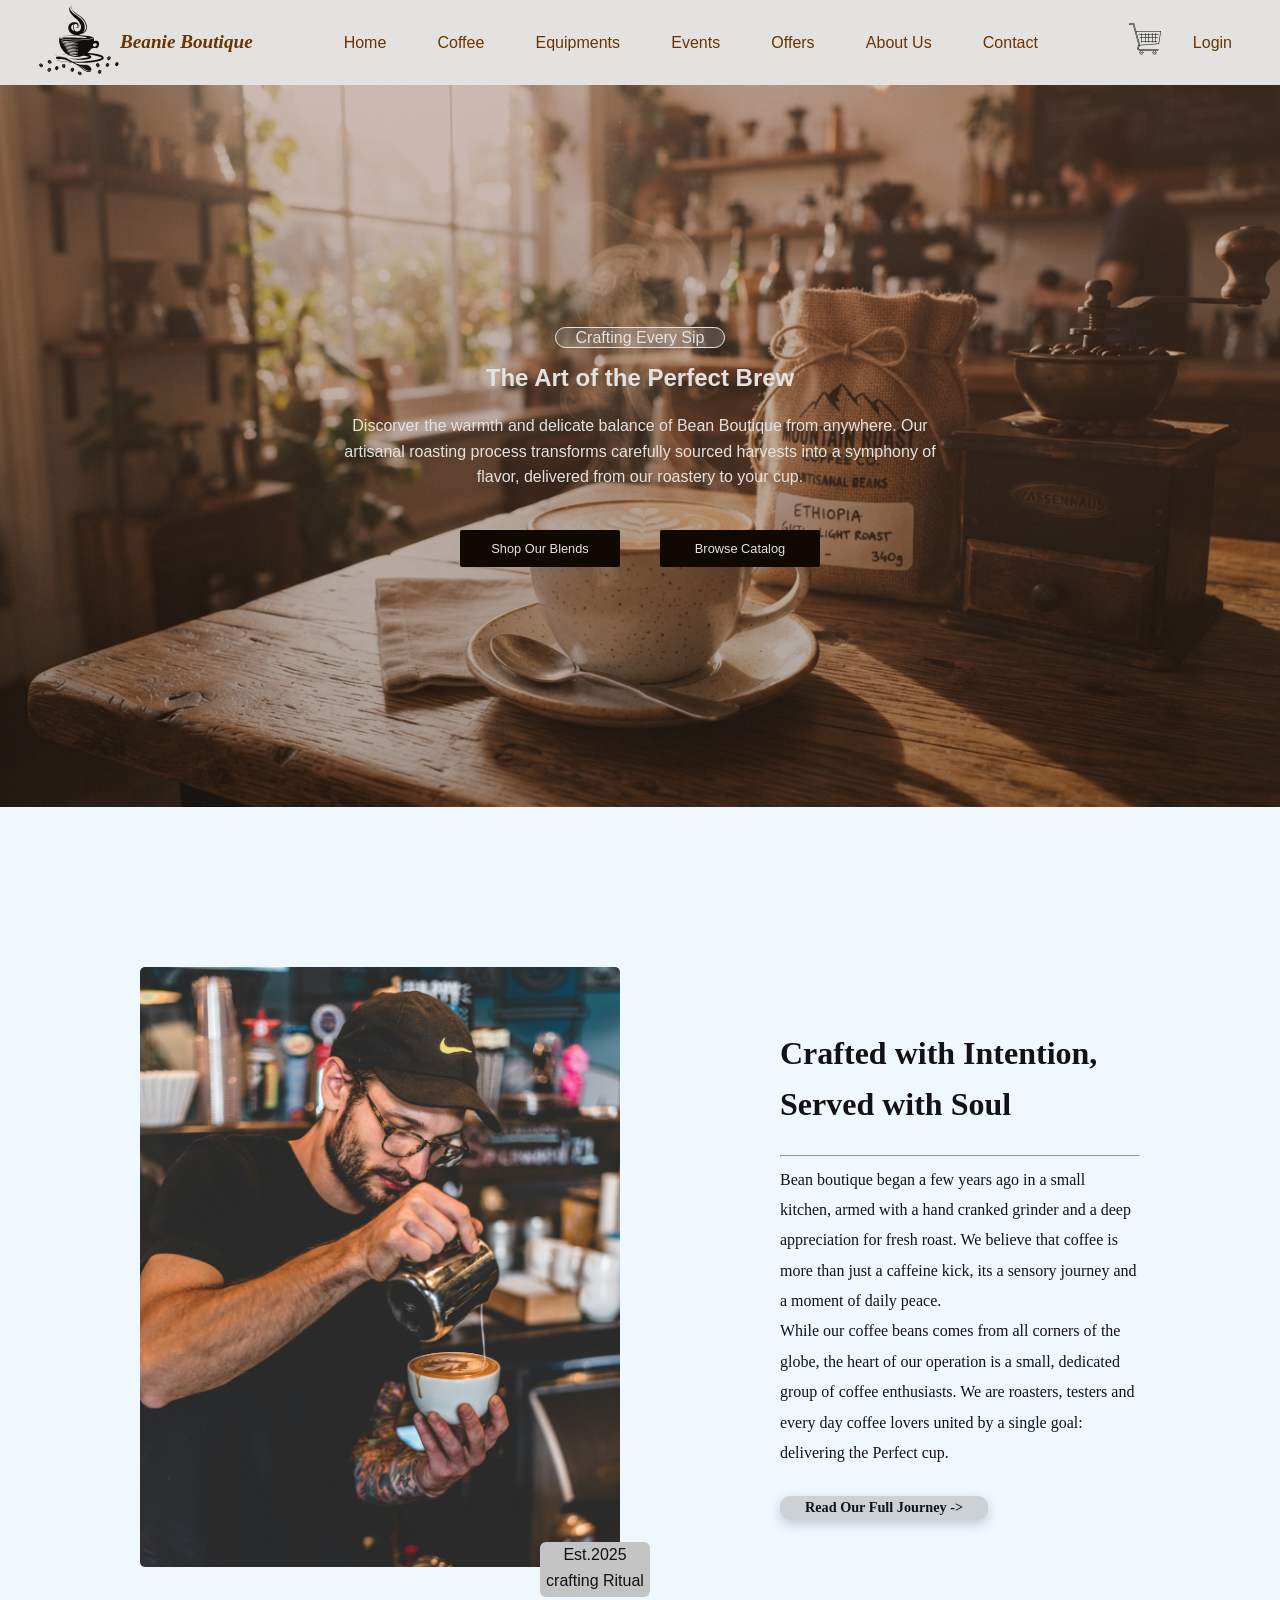
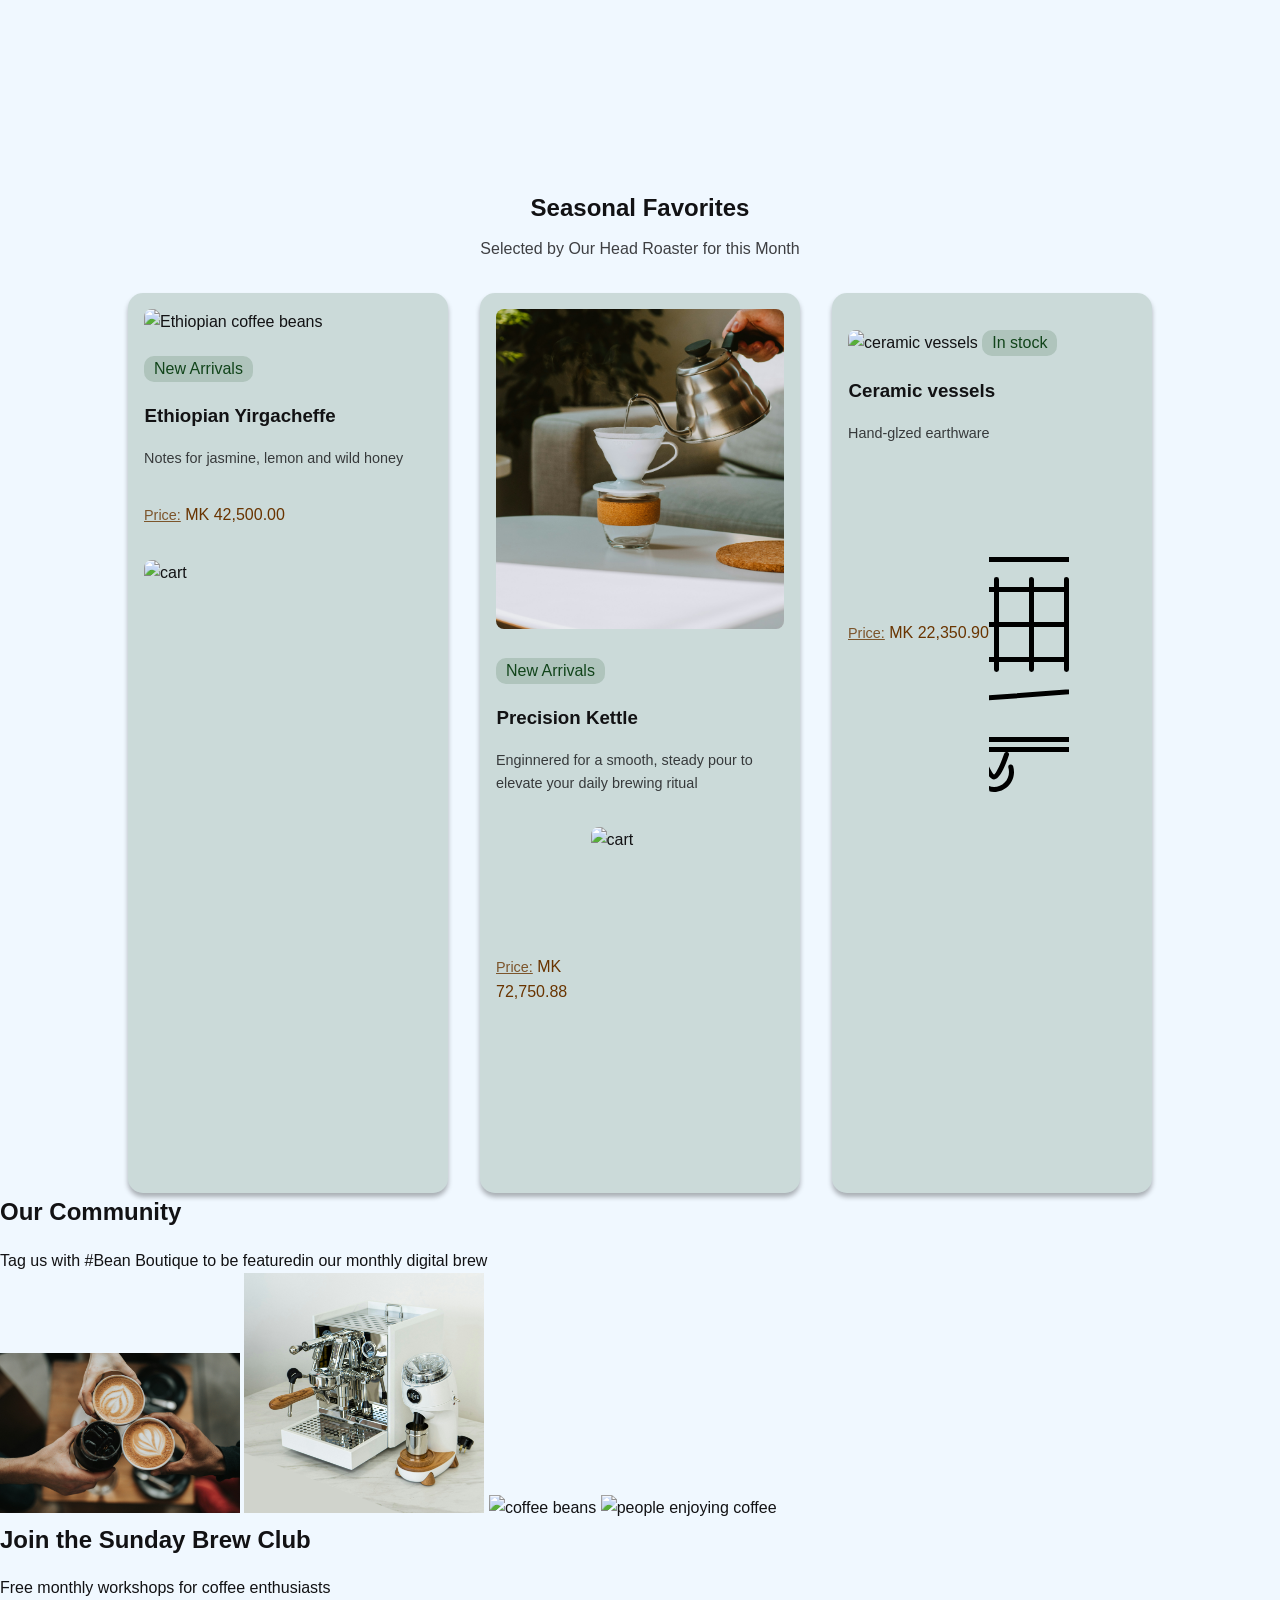
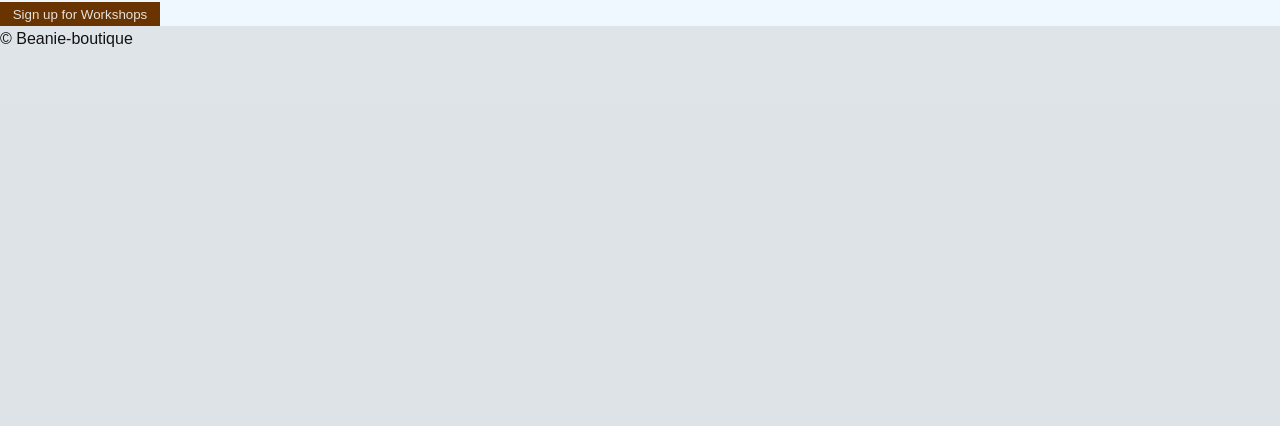
==== index.html @ 77604f9c "add Our community section" ====
<!DOCTYPE html>
<html lang="en">
<head>
    <meta charset="UTF-8">
    <meta name="viewport" content="width=device-width, initial-scale=1.0">
    <title>Beanie-boutique.com</title>

    <!--Google fonts link elements-->
    <link rel="preconnetc" href="https://fonts.googleapi.com">
    <link rel="preconnect" href="https://fonts.gstatic.com" crossorigin>
    <link rel="stylesheet" href="https://googleapi.com">

    <!--Style and responsiveness links-->
    <link rel="stylesheet" href="css/style.css">
    <link rel="stylesheet" href="js/">
</head>

<body class="index-body">

    <!---Navigation Bar-->
    <header>
        <div class="logo">
            <img src="assets/logo.svg" alt="logo">
            <a href="#">Beanie Boutique</a>
        </div>
        <nav class="nav-bar">
            <ul class="nav-links">
                <li class="link-items"><a href="index.html">Home</a></li>
                <li class="link-items"><a href="coffee.html">Coffee</a></li>
                <li class="link-items"><a href="equipment.html">Equipments</a></li>
                <li class="link-items"><a href="events.html">Events</a></li>
                <li class="link-items"><a href="offers.html">Offers</a></li>
                <li class="link-items"><a href="about.html">About Us</a></li>
                <li class="link-items"><a href="contact.html">Contact</a></li>
            </ul>
        </nav>
        <div class="cart-container">
            <div class="cart">
                <img src="assets/icons/shopping-cart.svg" alt="cart">
            </div>
            <div class="auth">
                <a href="#">Login</a>
            </div>
        </div>
    </header>
    
    <!--Main content-->
    <main>
        <!--Hero-section-->
        <section class="hero-section">
            <div class="hero-container" >
                <div class="hero-span">
                    <p><span>Crafting Every Sip</span></p>
                </div>
                <div class="hero-text">
                    <h1>The Art of the Perfect Brew</h1>
                    <p>
                        Discorver the warmth and delicate balance of Bean Boutique from anywhere. Our artisanal roasting process
                        transforms carefully sourced harvests into a symphony of flavor, delivered
                        from our roastery to your cup.
                    </p>
                </div>
                <div class="hero-buttons">
                    <button class="hero-btn"><a href="#">Shop Our Blends</a></button>
                    <button class="hero-btn"><a href="#">Browse Catalog</a></button>
                </div>
            </div>
        </section>

        <!--Our journey-section-->
        <section class="journey-section">
            <div class="journey-container">
                 <div class="team-imgs">
                    <figure>
                        <img src="assets/images/ui/team.jpg" alt="team members">
                        <figcaption>Est.2025 crafting Ritual</figcaption>
                    </figure>
                </div>
            
                <div class="journey-content">
                    <h1>Crafted with Intention, Served with Soul</h1>
                    <hr>
                    <article>
                        <p>
                           Bean boutique began a few years ago in a small kitchen, armed with a hand cranked grinder 
                           and a deep appreciation for fresh roast. We believe that coffee is more than just a caffeine kick,
                           its a sensory journey and a moment of daily peace. 
                        </p>
                        <p>
                            While our coffee beans  comes from all corners of the globe, the heart of our operation is a small, dedicated
                            group of coffee enthusiasts. We are roasters, testers and every day coffee lovers united by a single goal: delivering
                            the Perfect cup.
                        </p>
                    </article>
                    <div class="about-btn">
                        <button><a href="about.html">Read Our Full Journey -> </a></button>
                    </div>
                </div>                
            </div>
        </section>

        <!--Seasonal section-->
        <section class="seasonal-section">
            <h1>Seasonal Favorites</h1>
            <p><span>Selected by Our Head Roaster for this Month</span></p>
            <div class="seasonal-container">
                <div class="seasonal-card">
                    <div class="seasonal-card-content">
                        <img src="assets/images/beans/ethiopia coffee2.jpg" alt="Ethiopian coffee beans">
                        <span class="badge">New Arrivals</span>
                        <h3>Ethiopian Yirgacheffe</h3>
                        <p>Notes for jasmine, lemon  and wild honey</p>
                        <div>
                             <p class="price"><span>Price:</span> MK 42,500.00</p>
                             <img src="" alt="cart">
                        </div>
                    </div>
                </div>

                <div class=seasonal-card>
                    <div class="seasonal-card-content">
                        <img src="assets/images/equipments/kettle3.jpg" alt="precison Kettle">
                        <span class="badge">New Arrivals</span>
                        <h3>Precision Kettle</h3>
                        <p>Enginnered for a smooth, steady pour to elevate your daily brewing ritual</p>
                        <div class="price-div">
                            <p class="price"><span>Price:</span> MK 72,750.88</p>
                            <img src="" alt="cart">
                        </div>
                    </div>
                </div>
                <div class="seasonal-card">
                    <div class="seasonal-card-content">
                        <img src="assets/images/equipments/ceramic cup.jpg" alt="ceramic vessels">
                        <span class="badge">In stock</span>
                        <h3>Ceramic vessels</h3>
                        <p>Hand-glzed earthware</p>
                        <div class="price-div">
                            <div class>
                                <p class="price"><span>Price:</span> MK 22,350.90</p>
                            </div>
                            <div class="cart-icon">
                                <img src="assets/icons/shopping-cart.svg" alt="cart">
                            </div>
                        </div>
                    </div>
                </div>
            </div>
        </section>

        <!---Our community section-->
        <section class="community-section">
            <div class="community-container">
                <h2>Our Community</h2>
                <p><span>Tag us with #Bean Boutique to be featuredin our monthly digital brew</span></p>
                <div class="community-imgs">
                    <img src="assets/images/community/community3.jpg" alt="coffee cups">
                    <img src="assets/images/community/community2.jpg" alt="coffee kettle">
                    <img src="assets/images/community/community4.jpg" alt="coffee beans">
                    <img src="assets/images/community/community1.jpg" alt="people enjoying coffee">
                </div>
                <div class="community-content">
                    <h2>Join the Sunday Brew Club</h2>
                    <p>Free monthly workshops for coffee enthusiasts</p>
                </div>
                <div class="community-btn">
                    <button>Sign up for Workshops</button>
                </div>
            </div>
        </section>
    </main>

    <!--Footer Bar-->
    <footer>
        <p>&copy; Beanie-boutique </p>
    </footer>
</body>
</html>
---- css/style.css ----
/*
==========================
    Global Styling
==========================
*/
*, *::before, *::after{
    box-sizing: border-box;
    padding: 0;
    margin: 0;
}

:root{
    --primary-color: #e3e2e0;
    --secondary-color: #693400;
    --tertiary-color: #a09d9b3a;
    --background-color: aliceblue;
    --category-color:#11441a;    --button-color: #100901;
    --button-hover: #5f3607cf;
    --button-font-weight: 680;
    --button-border-radius: 10px;
    --text-color: #121214;
    --font-main: "Inter", sans-serif;
    --font-heading: "Poppins", sans-serif;
    --font-logo: "Cormorant Garamond", Garamond ,"Times New Roman", serif;
}
/* Import styles from Google Fonts */
@import url('https://fonts.googleapis.com/css2?family=Cormorant+Garamond:ital,wght@1,600&display=swap');

body{
    font-family: var(--font-main);
    background-color: var(--background-color);
    color: var(--text-color);
    line-height: 1.6;
    -webkit-font-smoothing: antialiased;
    -moz-osx-font-smoothing: grayscale;

}

button{
    border: none;
    background-color: var(--secondary-color);
    color: var(--primary-color);
    width: 10rem;
    height: 1.5rem;
}

h1,h2,h3,h4{
    color: var(--text-color);
    font-family: var(--font-heading);
    margin-bottom: 1rem;
}

a{
    color: var(--text-color);
    text-decoration: none;
    transition: color .4s ease;    
}
a:hover{
    color: var(--secondary-color);
}

ul{
    list-style-type: none;
}

img{
    width: 15rem;
}


/*sketch-style*/
footer{
    background-color: var(--tertiary-color);
}

/*
==========================
    Index Styling
==========================
*/
.index-body{
    display: grid;
    grid-template-columns: 1fr;
    grid-template-rows: 1fr auto 400px;
    min-height: 100vh;
}

   /*Navigation-Bar style*/
header{
    background-color: var(--primary-color);
    display: flex;
    align-items: center;
    justify-content: space-between;
    position: sticky;
    top: 0;
    z-index: 100;
    height: 85px;
}
.logo{
    display: flex;
    align-items: center;
    justify-content: center;
    margin-left: 2rem ;
}
.logo img{
    width: 5.5rem;
}
.logo a{
    font-size: 1.2rem;
    font-weight: 650;
    font-style: italic;
    font-family: var(--font-logo);
    color: var(--secondary-color);
}
.nav-links {
    display: flex;
    align-items: center;
    justify-content: center;
    gap: 2.2rem;
}
.link-items{
    transition: background-color .3s ease;
    padding: .5rem;
    border: none;
    border-radius: 15px;
}
.link-items:hover{
   background-color:var(--tertiary-color);
}
.nav-links a{
    color: var(--secondary-color);
    font-weight: 400;
}
.cart-container{
    display: flex;
    align-items: center;
    gap:1.5rem;
    margin-right: 2.5rem;
}
.cart img{
    width: 2rem;
}
.auth a{
    color: var(--secondary-color);
}
.auth{
    padding: .5rem;
    border: none;
    border-radius: 12px;
    transition: background-color .3s ease;
}
.auth:hover{
    background-color: var(--tertiary-color);
}


/*
==========================
    Coffee Styling
==========================
*/

/*Hero-section*/
.hero-section{
    margin-bottom: 1rem;
    background: linear-gradient(#85554468 0%, #37211866), url("../assets/images/ui/screen.png");
    background-position: center;
    background-size: cover;
    background-repeat: no-repeat;
    padding: 15rem;
}

.hero-container{
    display: flex;
    flex-direction: column;
    align-items: center;
    justify-content: center;
    gap: .5rem;
}

.hero-span span{
    padding: 1px 20px;
    font-weight: 410;
    color: var(--primary-color);
    backdrop-filter: blur(15px);
    border: 0.2px solid var(--primary-color);
    border-radius: 25px;
    background-color: #e0dfdf31;
}

.hero-text p, h1{
    color: var(--primary-color);
    width: 600px;
    text-align: center;
}

.hero-buttons{
    display: flex;
    margin-top: 2rem;
    gap: 2.5rem;
}

.hero-btn a{
    color: var(--primary-color);
}

.hero-btn{
    height: 2.3rem;
    font-size: .8rem;
    font-weight: 530;
    border-radius: 2px;
    cursor:pointer;
    background-color: var(--button-color);
    transition: background-color .3s ease;
}

.hero-btn:hover{
    background-color: var(--button-hover);
}


/*Our jounery section*/
.journey-section{
    display: flex;
    justify-content: center;
    margin-top: 10rem;
}

.journey-container{
    display:flex;
    align-items: center;
    justify-content: space-evenly;
    gap: 10rem;
}

.journey-content{
    display: flex;
    flex-direction: column;
    width: 360px;
    margin-bottom: 3rem;
    gap: .5em;
}

.journey-content h1{
    color: var(--text-color);
    text-align: start;
    width: 380px;
    font-family: "Salina";
    font-size: 2rem;
}
.journey-content p{
    line-height: 1.9;
    font-family: "Inter";
    text-align: start;
}

.team-imgs img{
    width: 30em;
    border: none;
    border-radius: 5px;
}

figcaption{
    position: relative;
    bottom: 2rem;
    left: 25rem;
    background-color: #c5c4c4;
    width: 110px;
    height: 55px;
    border: none;
    border-radius: 6px;
    text-align: center;
    color: var(--text-color);
}

.about-btn{
    display: flex;
    align-items: start;
    margin-top: 1.2rem;
}

.about-btn a{
    color: var(--text-color);
    font-size: .89rem;
    font-family: "Poppins";
    padding: 1rem;
    font-weight: 600;
}
.about-btn button{
    background-color: #97979767;
    width: 13rem;
    border: none;
    border-radius: 10px;
    box-shadow: 0px 4px 12px rgba(0, 0, 0, 0.2);
}



/*Seasonal section*/
.seasonal-section{
    margin-top: 10rem;
    display: flex;
    flex-direction: column;
    justify-content: center;
    align-items: center;
    min-height: 100vh;
}

.seasonal-section h1{
    color: var(--text-color);
    font-family: "Inter", sans-serif;
    font-weight: 650;
    margin-bottom: .5rem
}

.seasonal-section p{
    color: var(--text-color);
    font-family: "Poppins", sans-serif;
    font-weight: 450;
    font-size: 1rem;
    margin-bottom: 2rem;
    opacity: .8;
}

.seasonal-container{
    display: grid;
    grid-template-columns: repeat(3, 1fr);
    grid-template-rows: 1fr;
    justify-content: center;
    min-height: 100vh;
    gap: 2rem;
}

.seasonal-card{
    display: flex;
    flex-direction: column;
    justify-content: space-between;
    width: 320px;
    background-color: #11461a2a;
    padding: 1rem;
    border: none;
    border-radius: 15px;
    box-shadow: 0px 4px 5px rgba(0, 0, 0, 0.3);
    transition: box-shadow .3s ease, transform .3s ease;
}

.seasonal-card:hover{
    box-shadow: 0px 4px 24px rgba(0,0,0,.12);
    transform: translateY(5px);
}

.seasonal-card-content img{
    width: 100%;
    height: 20rem;
    object-fit: cover;
    border-radius: 8px;
}

.badge{
    display: inline-block;
    background-color: rgba(17, 70, 26, 0.15);
    font-family: "Poppins", sans-serif;
    margin-top: 1.3rem;
    padding: 0.3px 10px;
    border-radius: 10px;
    color: var(--category-color);
    margin-bottom: 1.2rem;
}

.seasonal-card-content h3{
    font-family: "Inter", sans-serif;
    color: var(--text-color);
    font-weight: 600;
    margin: 0.5px;
}

.seasonal-card-content p{
    font-family: "Poppins", sans-serif;
    margin-top: 1rem;
    font-weight: 400;
    opacity: .8;
    color: var(--text-color);
    font-size: .9rem;
}

.price-div{
    display: flex;
    align-items: center;
}
.seasonal-card-content .price{
    color: var(--secondary-color);
    font-size: 1rem;
    text-align: start;
    margin-top: 1rem;
    opacity: 1;
}

.price span{
    font-size: .9rem;
    font-weight: 500;
    opacity: .8;
    text-decoration: underline;
}

.cart-icon img{
    width: 5rem;
}




/*
==========================
    equipment Styling
==========================
*/





/*
==========================
    events Styling
==========================
*/





/*
==========================
    offers Styling
==========================
*/





/*
==========================
     Index Styling
==========================
*/





/*
==========================
    subscriptions Styling
==========================
*/





/*
==========================
    about us Styling
==========================
*/





/*
==========================
    contact Styling
==========================
*/





/*
==========================
    account Styling
==========================
*/
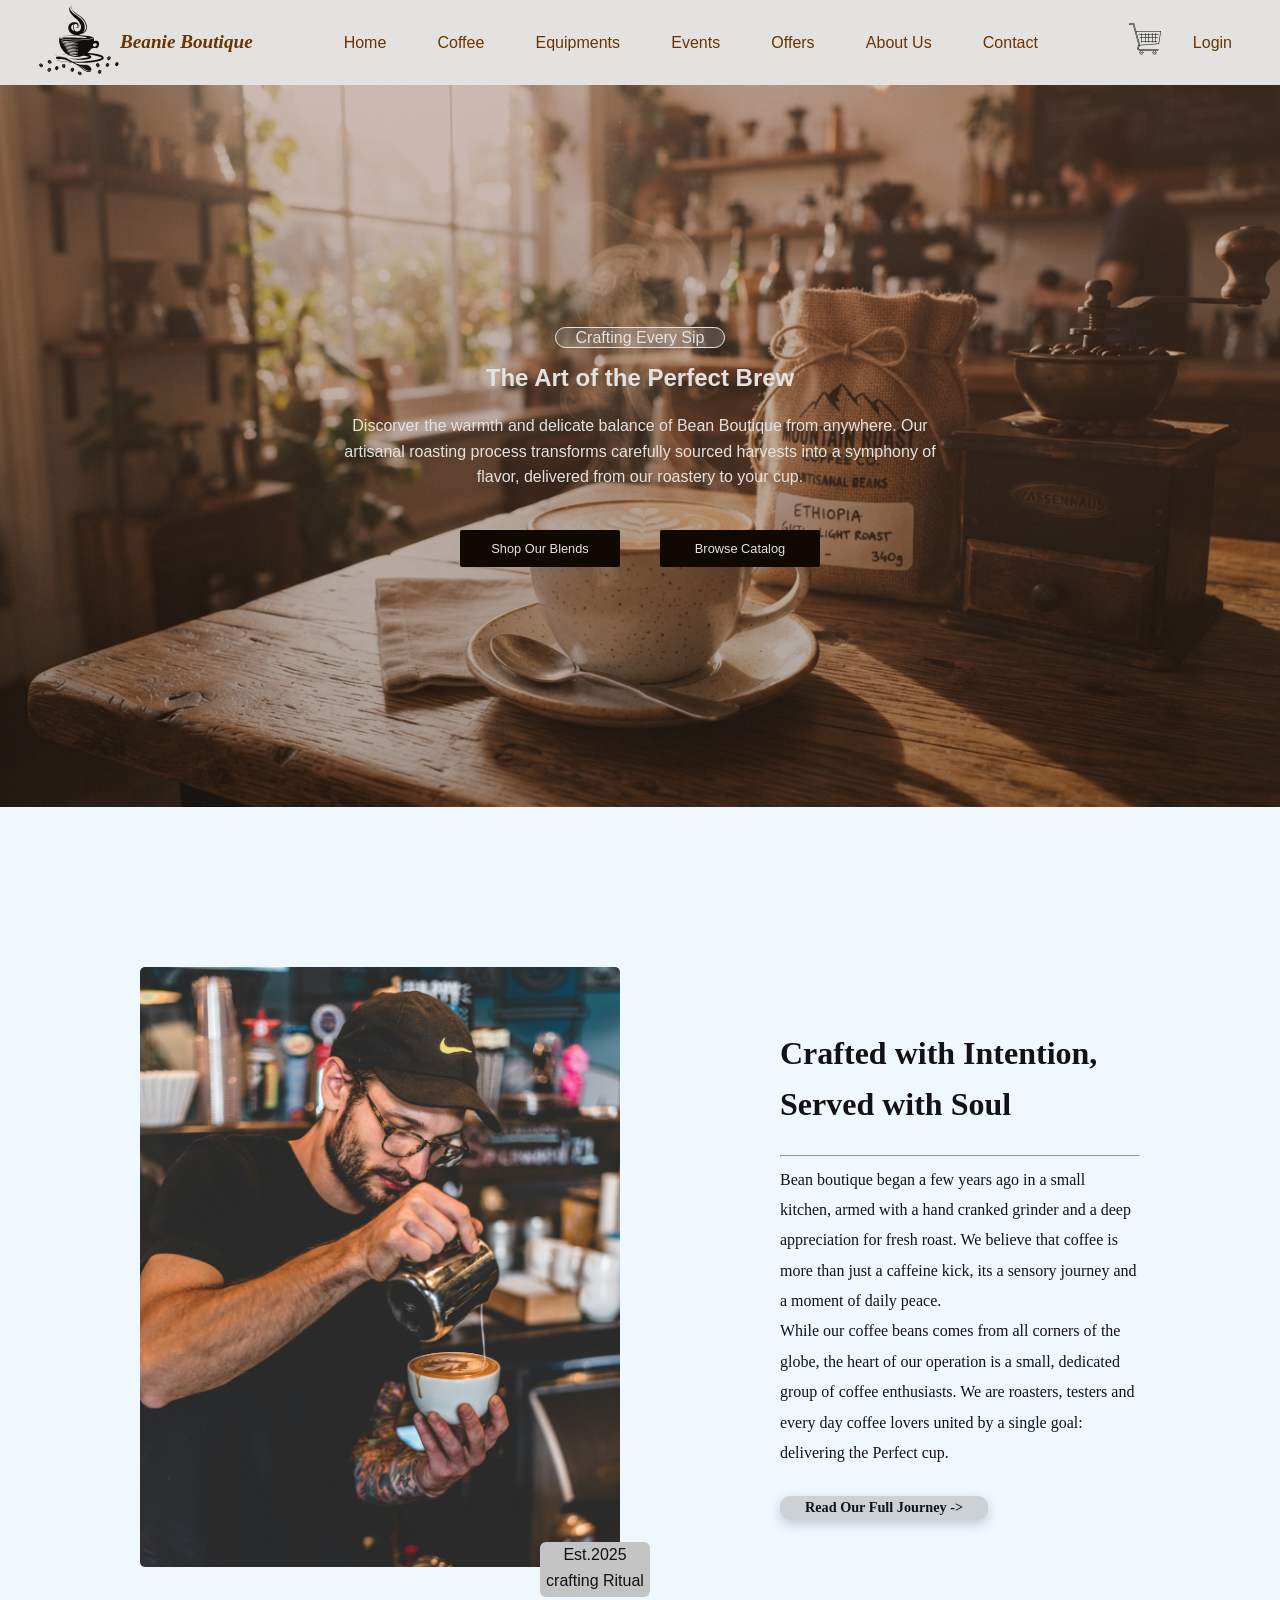
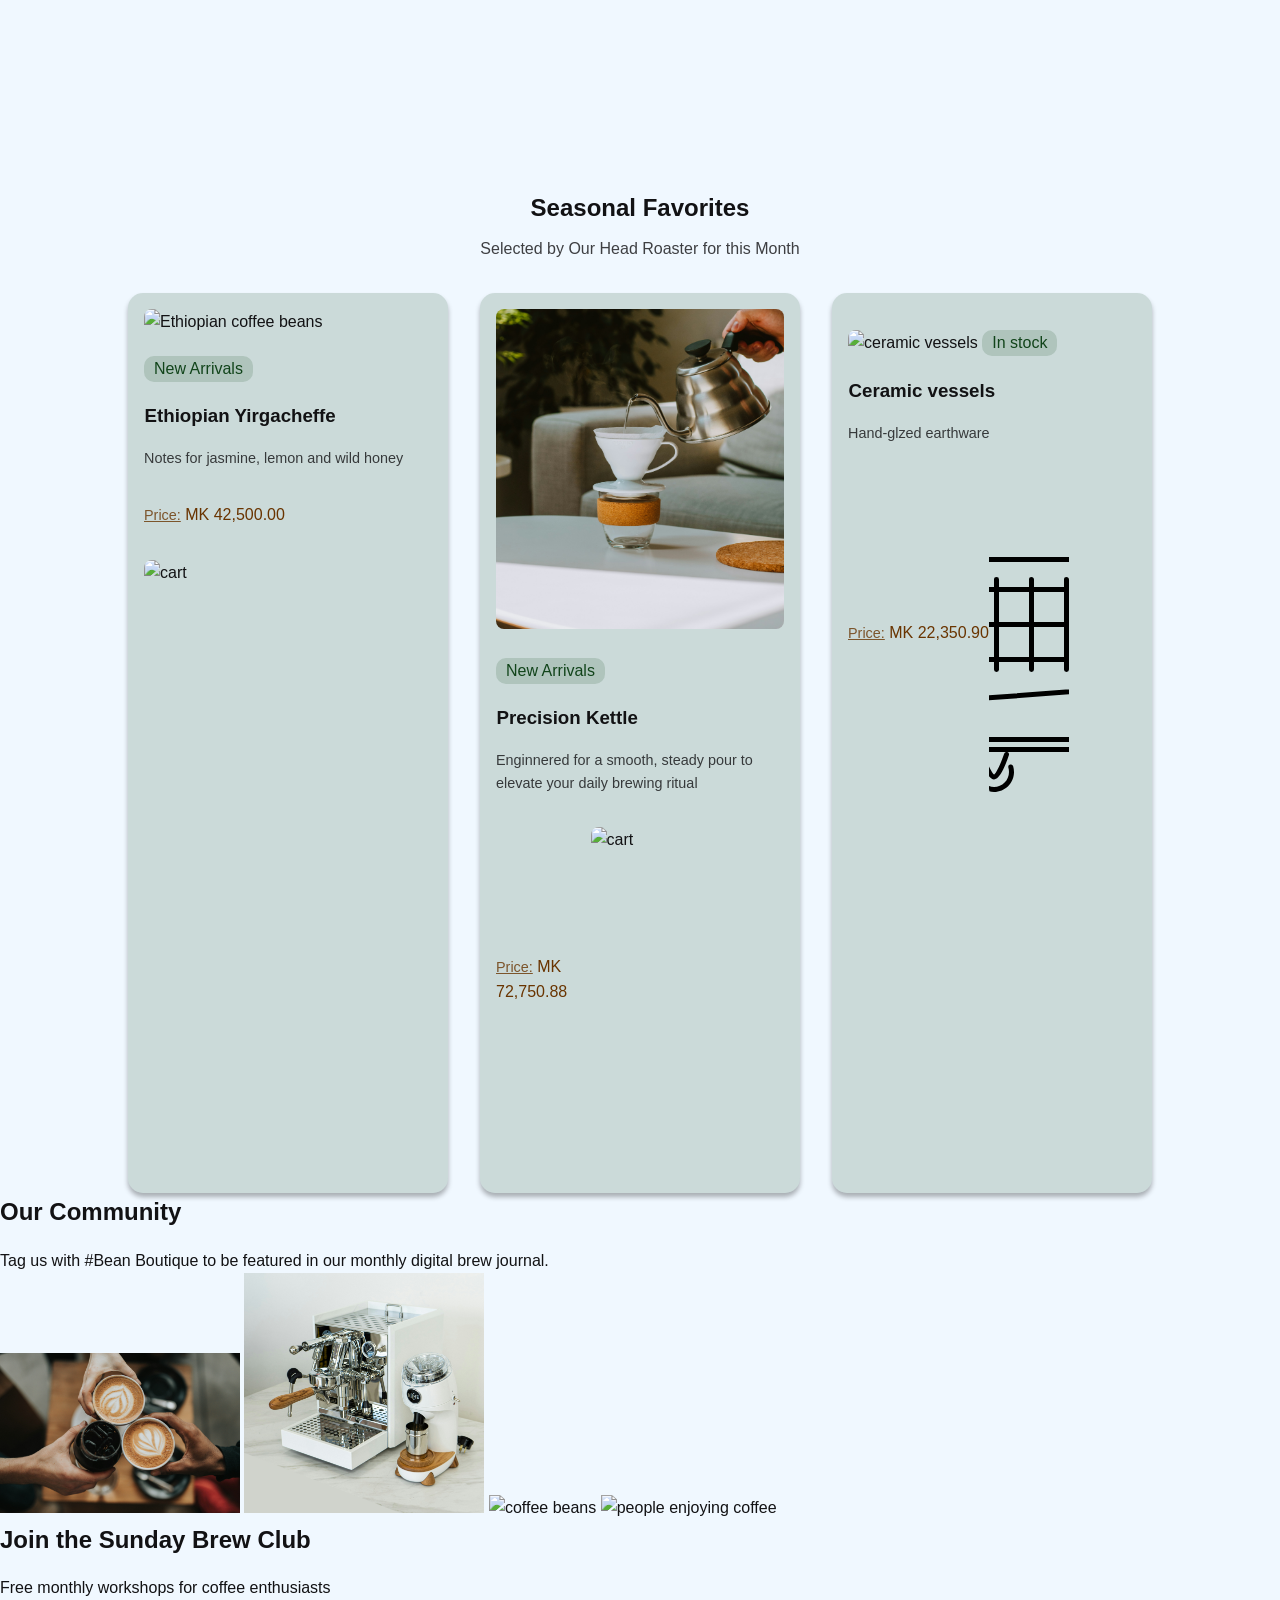
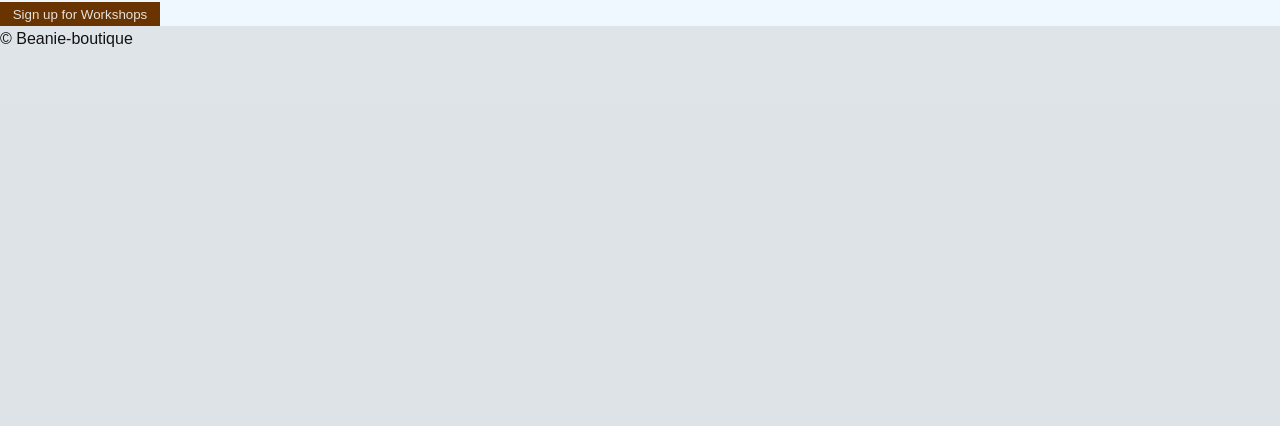
==== commit e24c094a: "rearranged our community layout -> to enhance  grid and flex" ====
--- a/index.html
+++ b/index.html
@@ -151,22 +151,26 @@
         <!---Our community section-->
         <section class="community-section">
             <div class="community-container">
-                <h2>Our Community</h2>
-                <p><span>Tag us with #Bean Boutique to be featuredin our monthly digital brew</span></p>
-                <div class="community-imgs">
-                    <img src="assets/images/community/community3.jpg" alt="coffee cups">
-                    <img src="assets/images/community/community2.jpg" alt="coffee kettle">
-                    <img src="assets/images/community/community4.jpg" alt="coffee beans">
-                    <img src="assets/images/community/community1.jpg" alt="people enjoying coffee">
+                <div class="community-card">
+                    <h2>Our Community</h2>
+                    <p><span>Tag us with #Bean Boutique to be featured in our monthly digital brew journal.</span></p>
+                    <div class="community-imgs">
+                        <img src="assets/images/community/community3.jpg" alt="coffee cups">
+                        <img src="assets/images/community/community2.jpg" alt="coffee kettle">
+                        <img src="assets/images/community/community4.jpg" alt="coffee beans">
+                        <img src="assets/images/community/community1.jpg" alt="people enjoying coffee">
+                    </div>
                 </div>
-                <div class="community-content">
-                    <h2>Join the Sunday Brew Club</h2>
-                    <p>Free monthly workshops for coffee enthusiasts</p>
+                <div class="community-card2">
+                    <div class="community-content">
+                        <h2>Join the Sunday Brew Club</h2>
+                        <p>Free monthly workshops for coffee enthusiasts</p>
+                    </div>
+                    <div class="community-btn">
+                        <button>Sign up for Workshops</button>
+                    </div>
                 </div>
-                <div class="community-btn">
-                    <button>Sign up for Workshops</button>
-                </div>
-            </div>
+        </div>
         </section>
     </main>
 
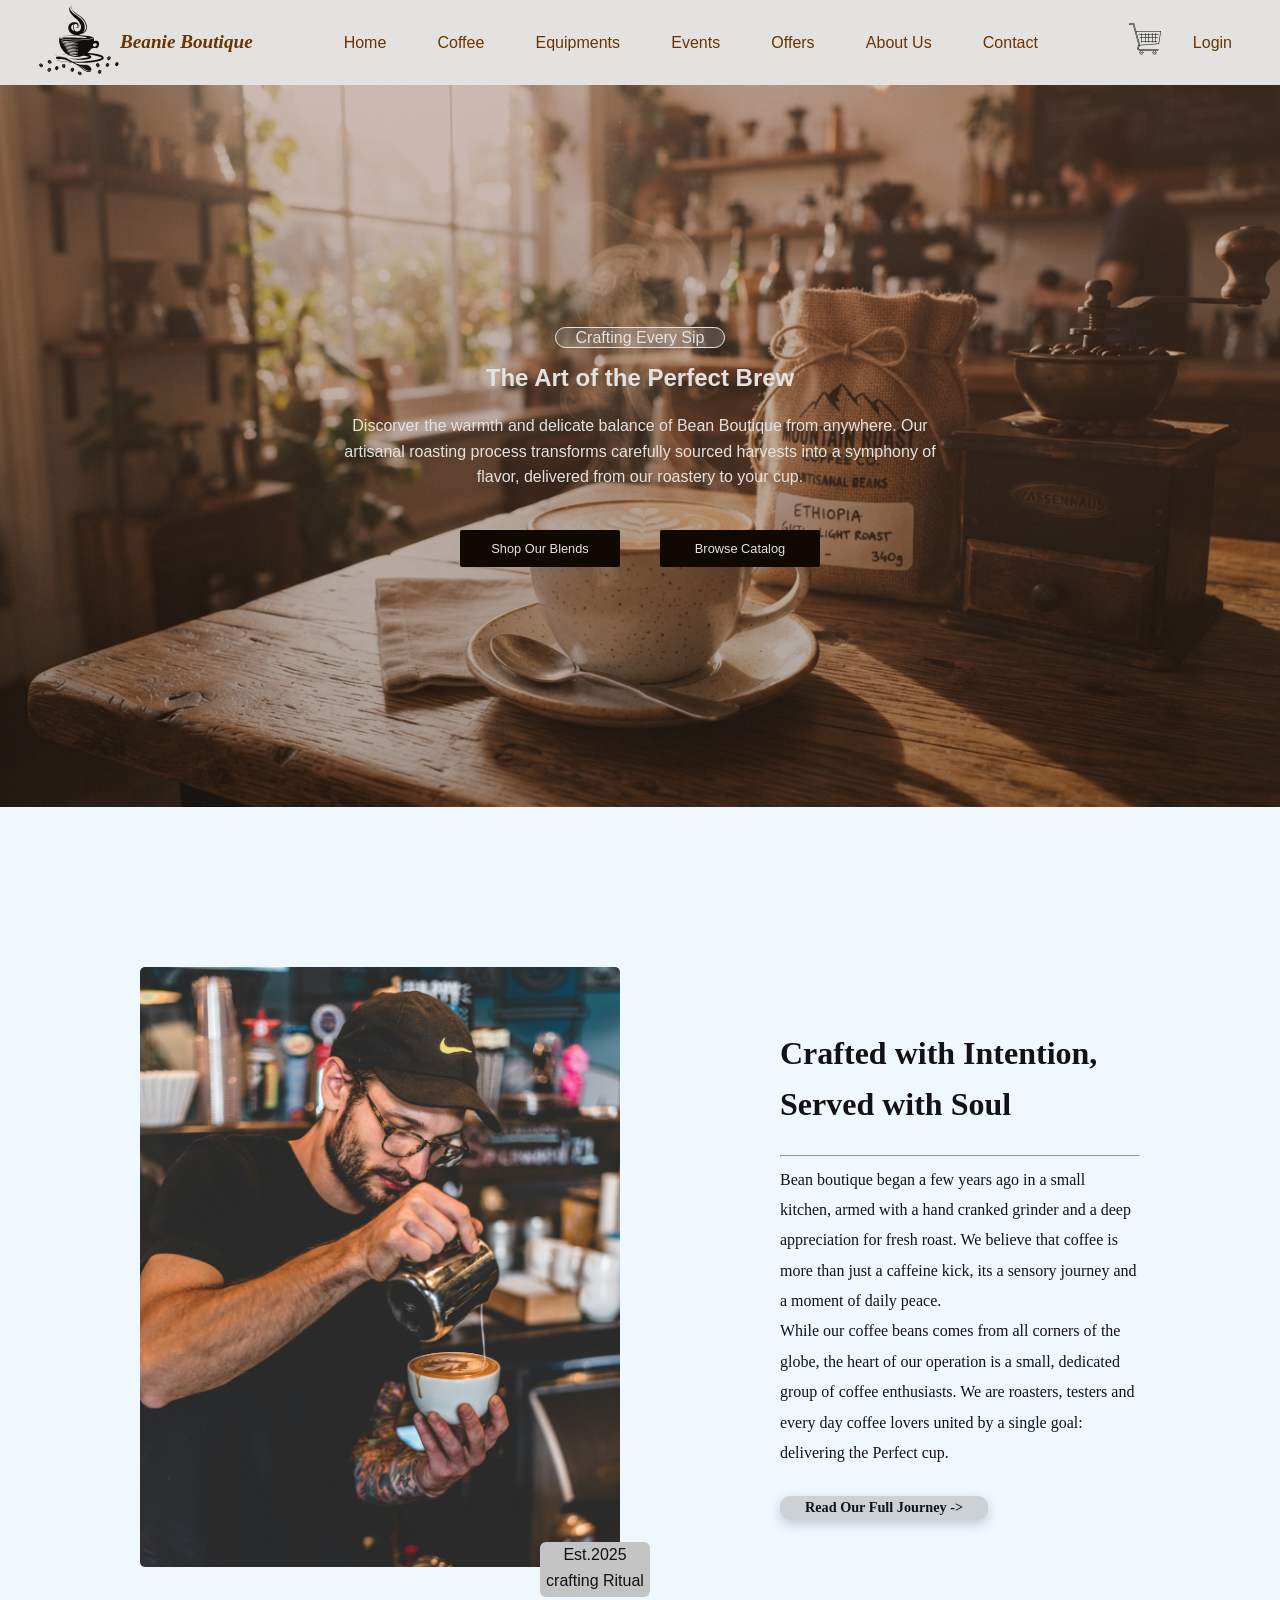
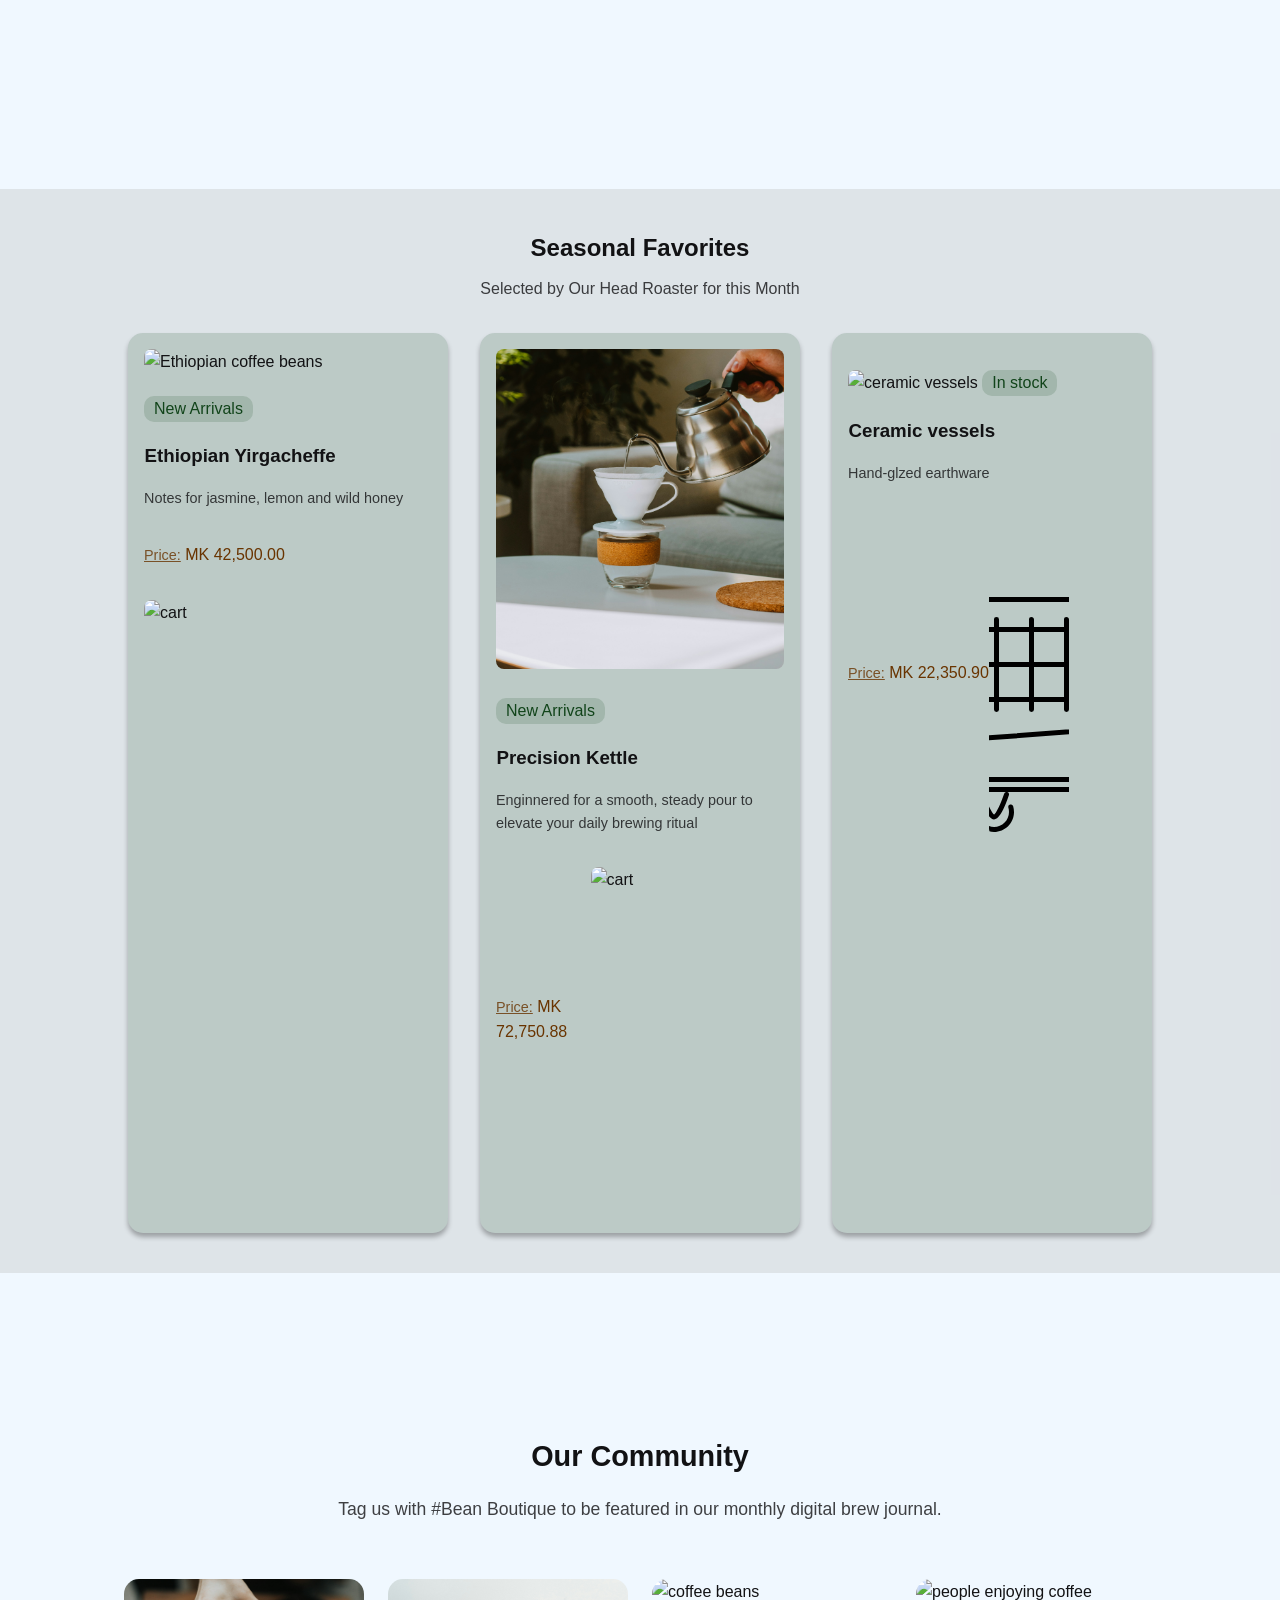
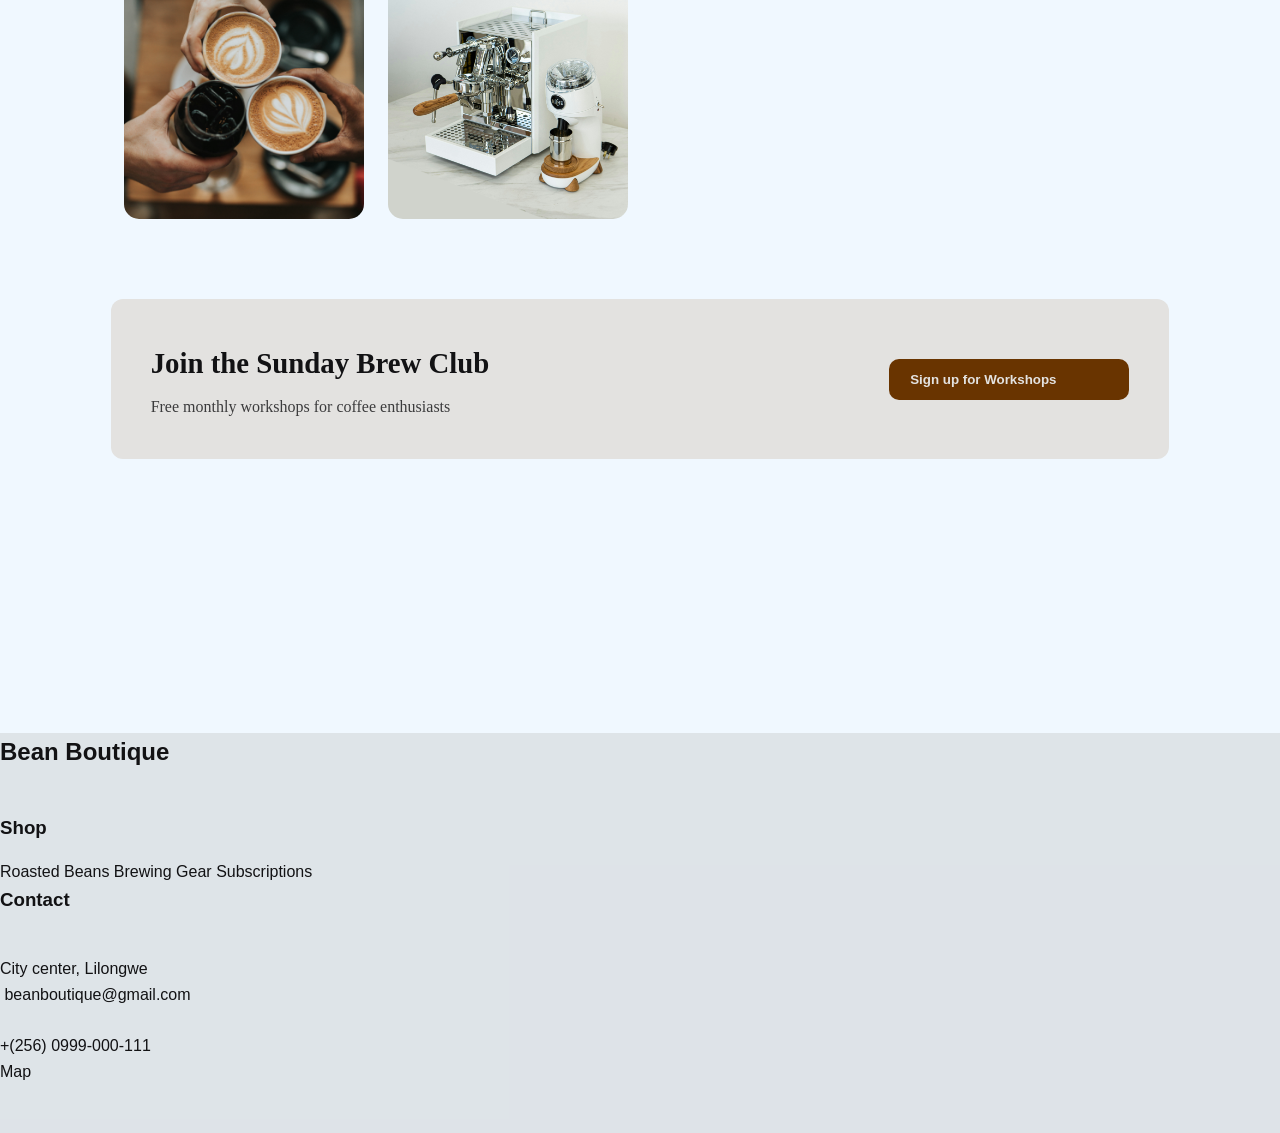
==== commit 14d69ea8: "add footer bar" ====
--- a/index.html
+++ b/index.html
@@ -175,8 +175,48 @@
     </main>
 
     <!--Footer Bar-->
-    <footer>
-        <p>&copy; Beanie-boutique </p>
+    <footer class="footer-section">
+        <div class="footer-container">
+
+            <div class="foonter-content">
+                <h2>Bean Boutique</h2>
+                <p>
+
+                </p>
+                <div class="footer-connect">
+                    <img src="" alt="">
+                    <img src="" alt="">
+                    <img src="" alt="">
+                </div>
+            </div>
+
+            <div class="footer-nav">
+                <h3>Shop</h3>
+                <a href="#">Roasted Beans</a>
+                <a href="#">Brewing Gear</a>
+                <a href="#">Subscriptions</a>
+            </div>
+
+            <div class="footer-contacts">
+                <h3>Contact</h3>
+                <div>
+                    <img src="" alt="">
+                    <p>City center, Lilongwe</p>
+                </div>
+                <div>
+                    <img src="#" alt="">
+                    <a href="mailto:beanboutique@gmail.com">beanboutique@gmail.com</a>
+                </div>
+                <div>
+                    <img src="" alt="">
+                    <p>+(256) 0999-000-111</p>
+                </div>
+            </div>
+            <div class="map">
+                <p>Map</p>
+            </div>
+
+        </div>        
     </footer>
 </body>
 </html>
--- a/css/style.css
+++ b/css/style.css
@@ -304,6 +304,8 @@
     justify-content: center;
     align-items: center;
     min-height: 100vh;
+    background-color: var(--tertiary-color);
+    padding: 2.5rem;
 }
 
 .seasonal-section h1{
@@ -407,6 +409,108 @@
 }
 
 
+/*Our community section*/
+.community-section{
+    display: flex;
+    justify-content: center;
+    margin-top: 10rem;
+    min-height: 100vh;
+}
+
+/*
+.community-container{
+    display: flex;
+    flex-direction: column;
+    align-items: center;
+    justify-content: center;
+    gap: 10rem;
+}
+*/
+.community-card{
+    display: flex;
+    flex-direction: column;
+    justify-content: space-between;
+    align-items: center;
+}
+
+.community-card h2{
+    font-family: "Salina", sans-serif;
+    font-size: 1.8rem;
+    font-weight: 700;
+    color: var(--text-color);
+}
+
+.community-card p{
+    font-family: "Poppins", sans-serif;
+    font-size: 1.1rem;
+    font-weight: 400;
+    opacity: .8;
+    color: var(--text-color);
+}
+
+.community-imgs {
+    display: grid;
+    grid-template-columns: repeat(4, 1fr);
+    grid-template-rows: 1fr;
+    justify-content: center;
+    gap: 1.5rem;
+    margin-top: 3.5rem;
+}
+
+.community-imgs img{
+   height: 15rem;
+   object-fit: cover;
+   border-radius: 15px;
+
+}
+
+.community-card2{
+    display: flex;
+    align-items: center;
+    gap: 25rem;
+    margin-top: 5rem;
+    height: 10rem;
+    background-color: var(--primary-color);
+    border-radius: 12px;
+}
+
+.community-content{
+    display: flex;
+    flex-direction: column;
+    align-items: start;
+    margin-left: 2.5rem;
+}
+.community-content h2{
+    font-family: "Inter";
+    font-size: 1.8rem;
+    font-weight: 700;
+    opacity: 1;
+}
+
+.community-content p{
+    opacity: .8;
+    font-family: "Poppins";
+    font-weight: 450;
+    font-size: 1rem;
+    margin-top: -.5rem;
+}
+
+.community-btn button{
+    display: flex;
+    flex-direction: column;
+    justify-content: center;
+    width: 15rem;
+    margin-right: 2.5rem;
+    color: var(--primary-color);
+    font-weight: var(--button-font-weight);
+    border-radius: var(--button-border-radius);
+    padding: 1.3rem;
+    cursor: pointer;
+    transition: background-color .4s ease;
+}
+.community-btn button:hover{
+    background-color: var(--button-hover);
+}
 
 
 /*
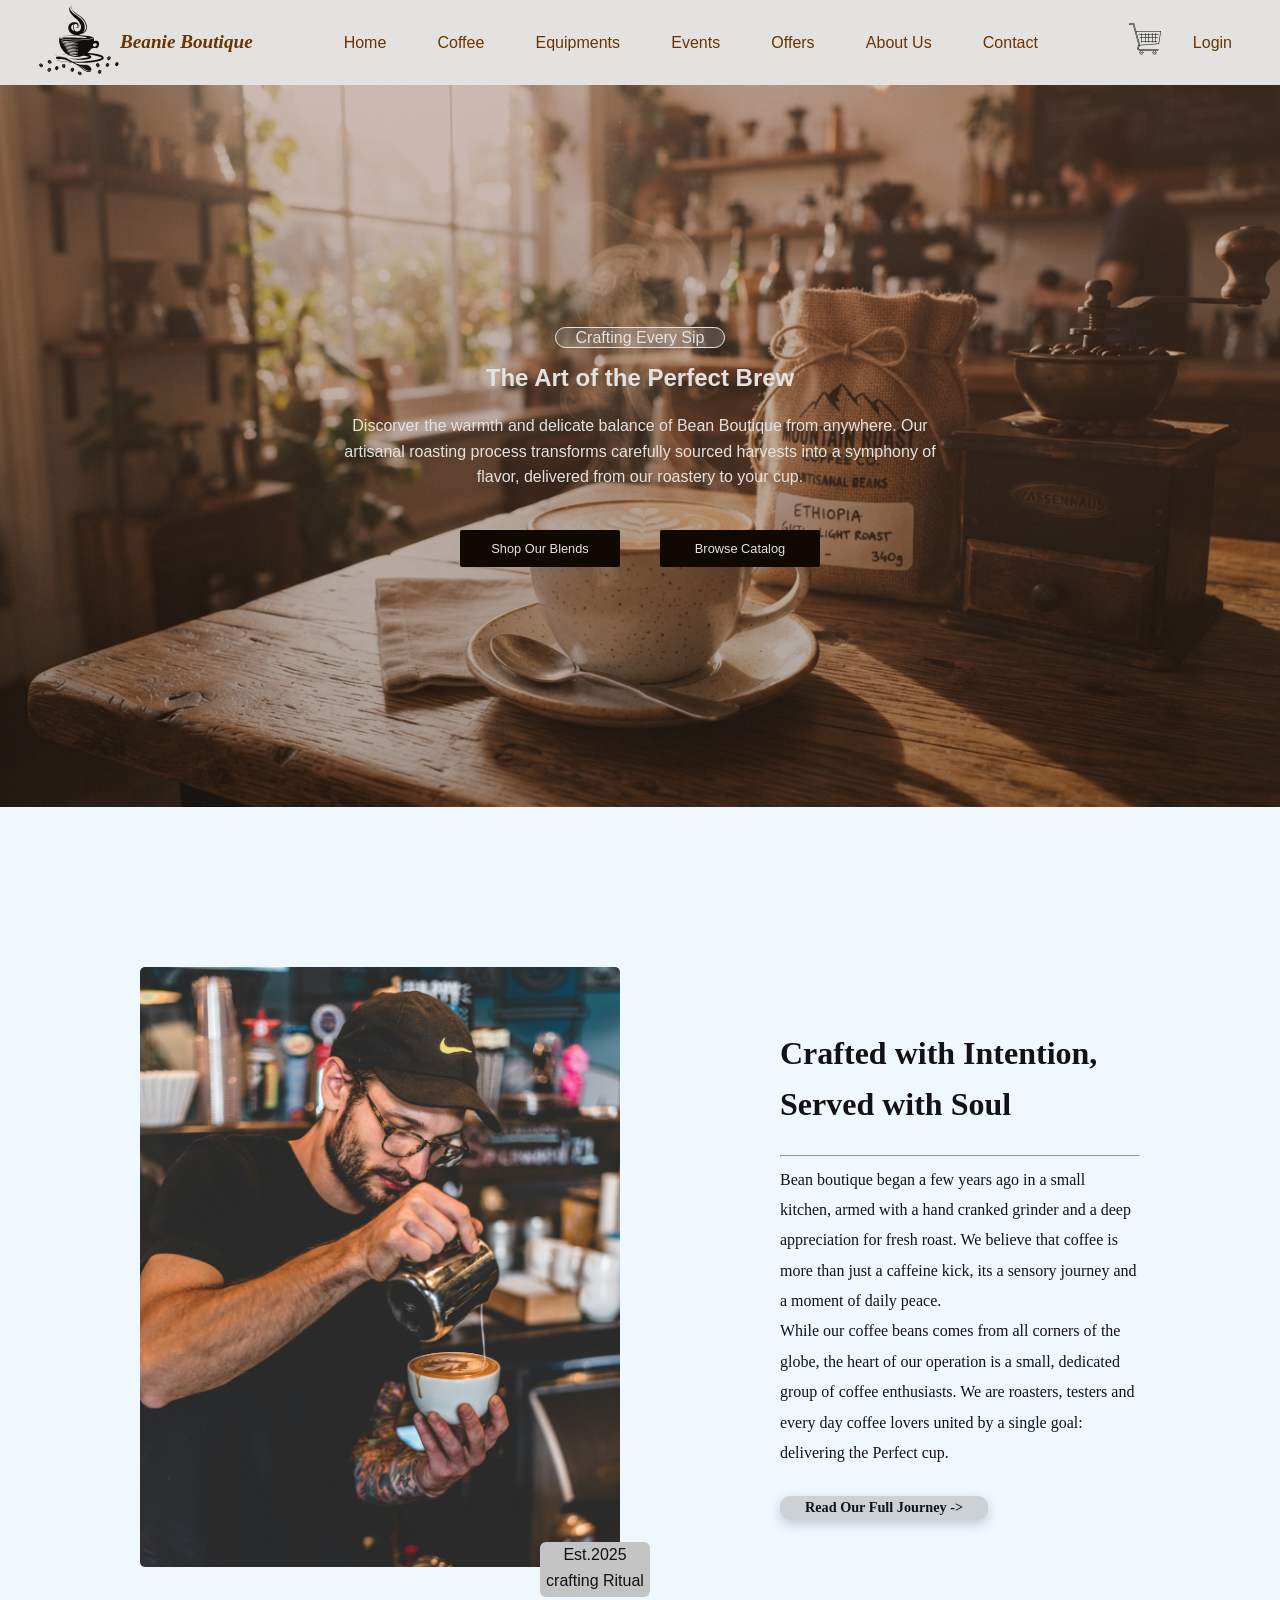
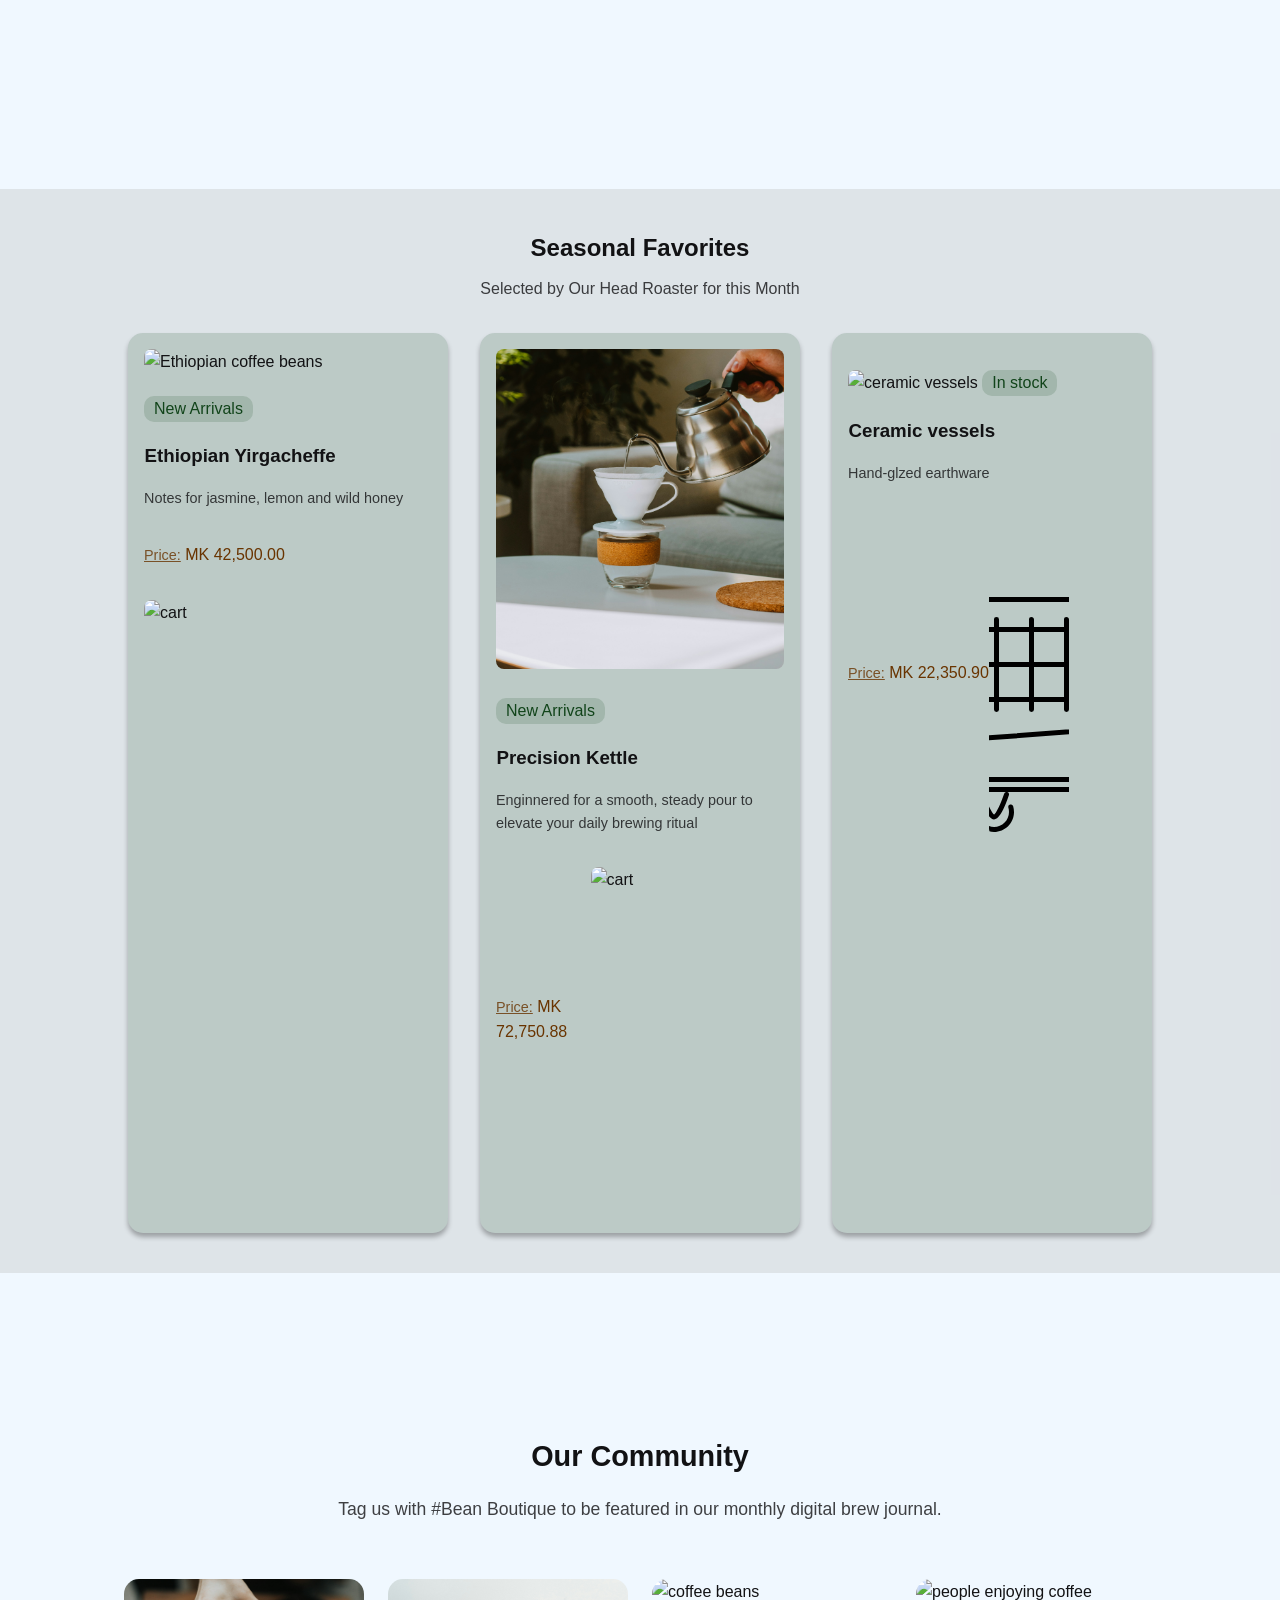
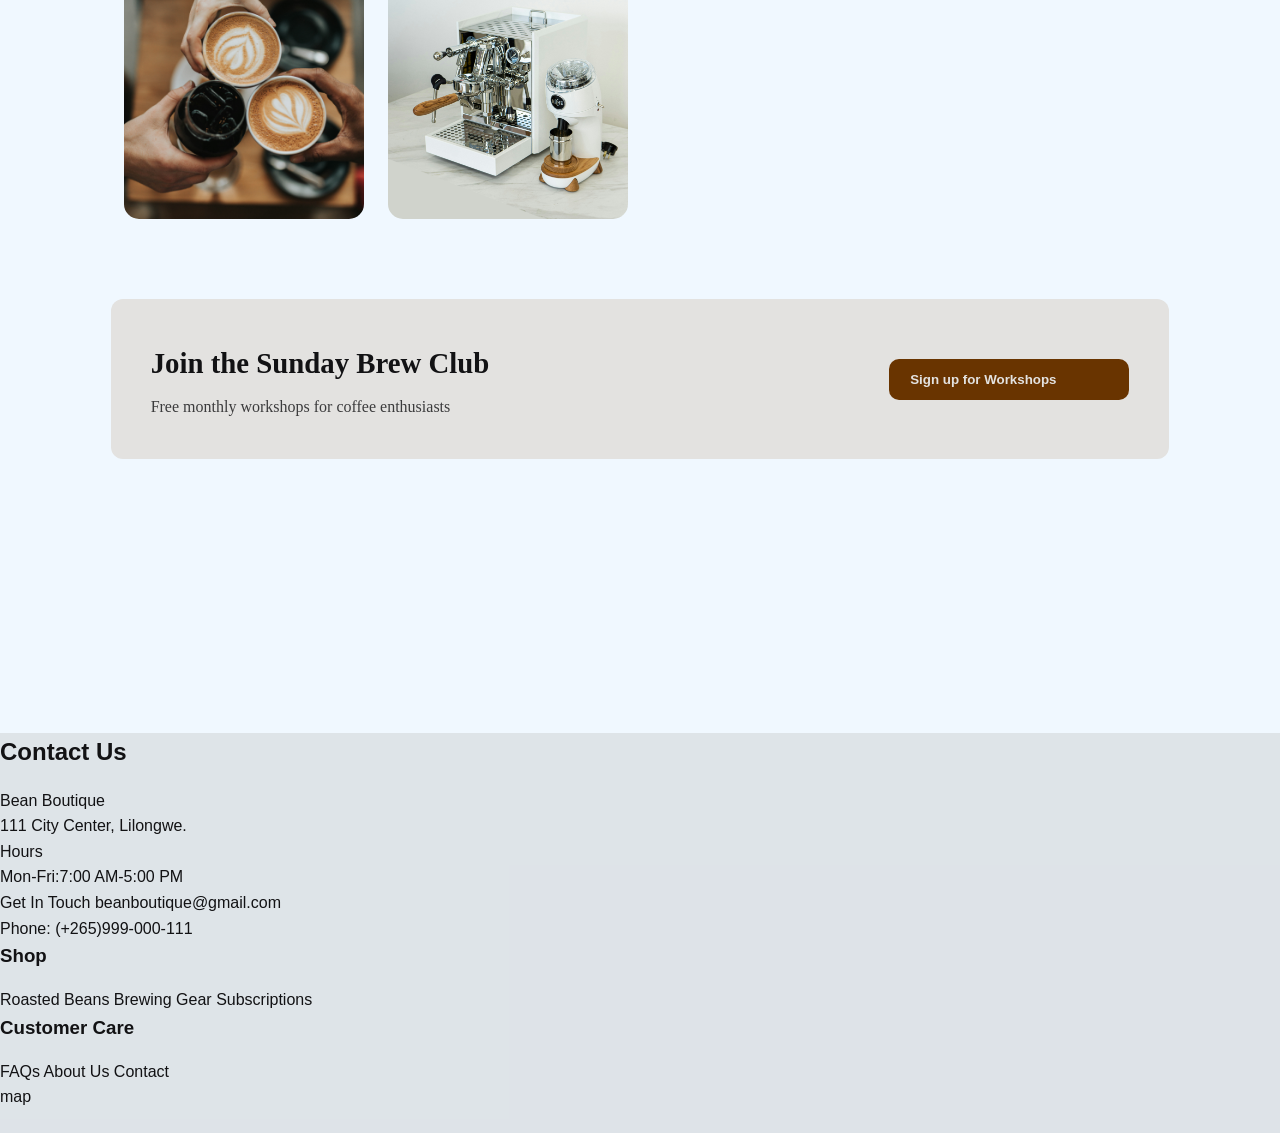
==== commit a9047dd7: "rearranged footer layout" ====
--- a/index.html
+++ b/index.html
@@ -178,42 +178,36 @@
     <footer class="footer-section">
         <div class="footer-container">
 
-            <div class="foonter-content">
-                <h2>Bean Boutique</h2>
+            <div class="footer-connect">
+                <h2>Contact Us</h2>
                 <p>
-
+                    Bean Boutique <br>
+                    111 City Center, Lilongwe.
                 </p>
-                <div class="footer-connect">
-                    <img src="" alt="">
-                    <img src="" alt="">
-                    <img src="" alt="">
-                </div>
-            </div>
-
-            <div class="footer-nav">
+                <span>Hours</span>
+                <p>Mon-Fri:<span>7:00 AM-5:00 PM</span></p>
+                <span>Get In Touch</span>
+                <a href="mailto:beanboutique@gmail.com">beanboutique@gmail.com</a>
+                <p>Phone: <span>(+265)999-000-111</span></p>
+            </div>
+
+            <div class="footer-connect">
                 <h3>Shop</h3>
                 <a href="#">Roasted Beans</a>
                 <a href="#">Brewing Gear</a>
                 <a href="#">Subscriptions</a>
             </div>
 
-            <div class="footer-contacts">
-                <h3>Contact</h3>
+            <div class="footer-connect">
+                <h3>Customer Care</h3>
                 <div>
-                    <img src="" alt="">
-                    <p>City center, Lilongwe</p>
-                </div>
-                <div>
-                    <img src="#" alt="">
-                    <a href="mailto:beanboutique@gmail.com">beanboutique@gmail.com</a>
-                </div>
-                <div>
-                    <img src="" alt="">
-                    <p>+(256) 0999-000-111</p>
-                </div>
-            </div>
-            <div class="map">
-                <p>Map</p>
+                    <a href="#">FAQs</a>
+                    <a href="#">About Us</a>
+                    <a href="#">Contact</a>
+                </div>
+            </div>
+            <div class="footer-connect">
+                <p>map</p>
             </div>
 
         </div>        
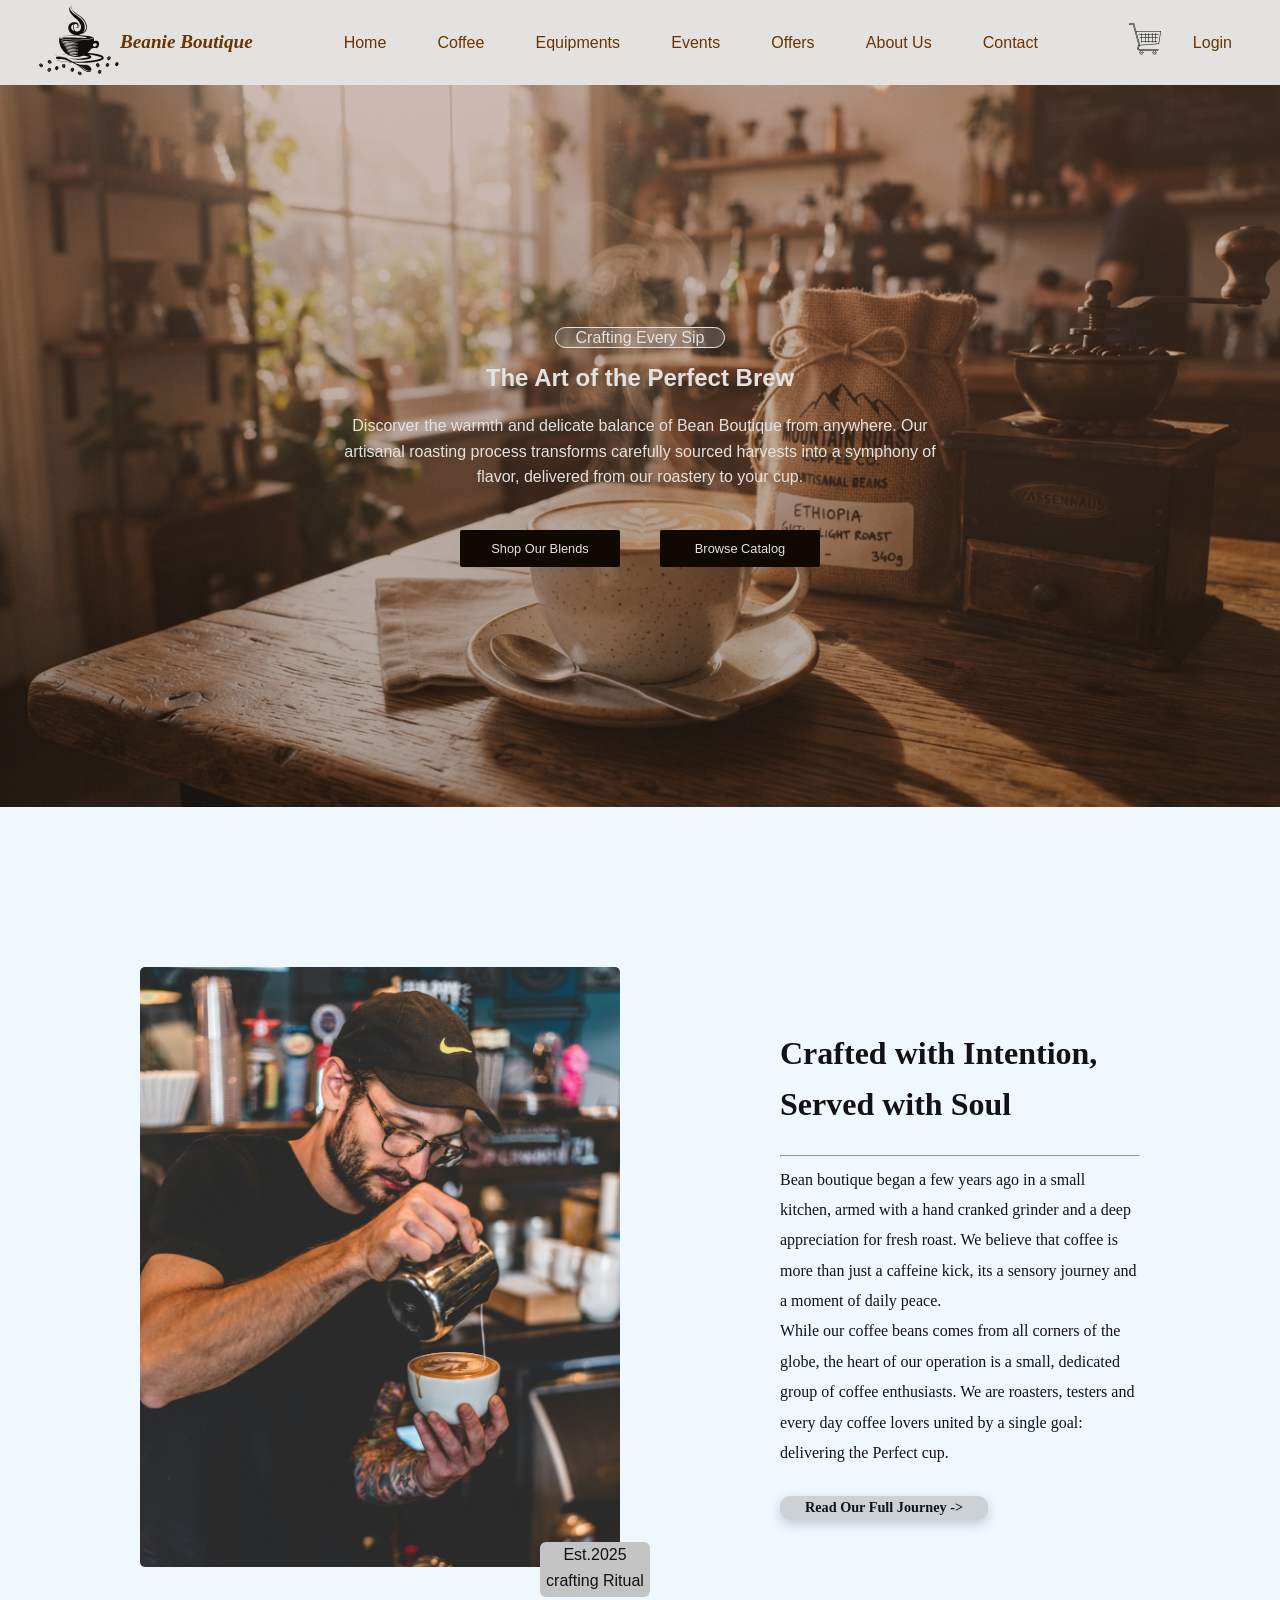
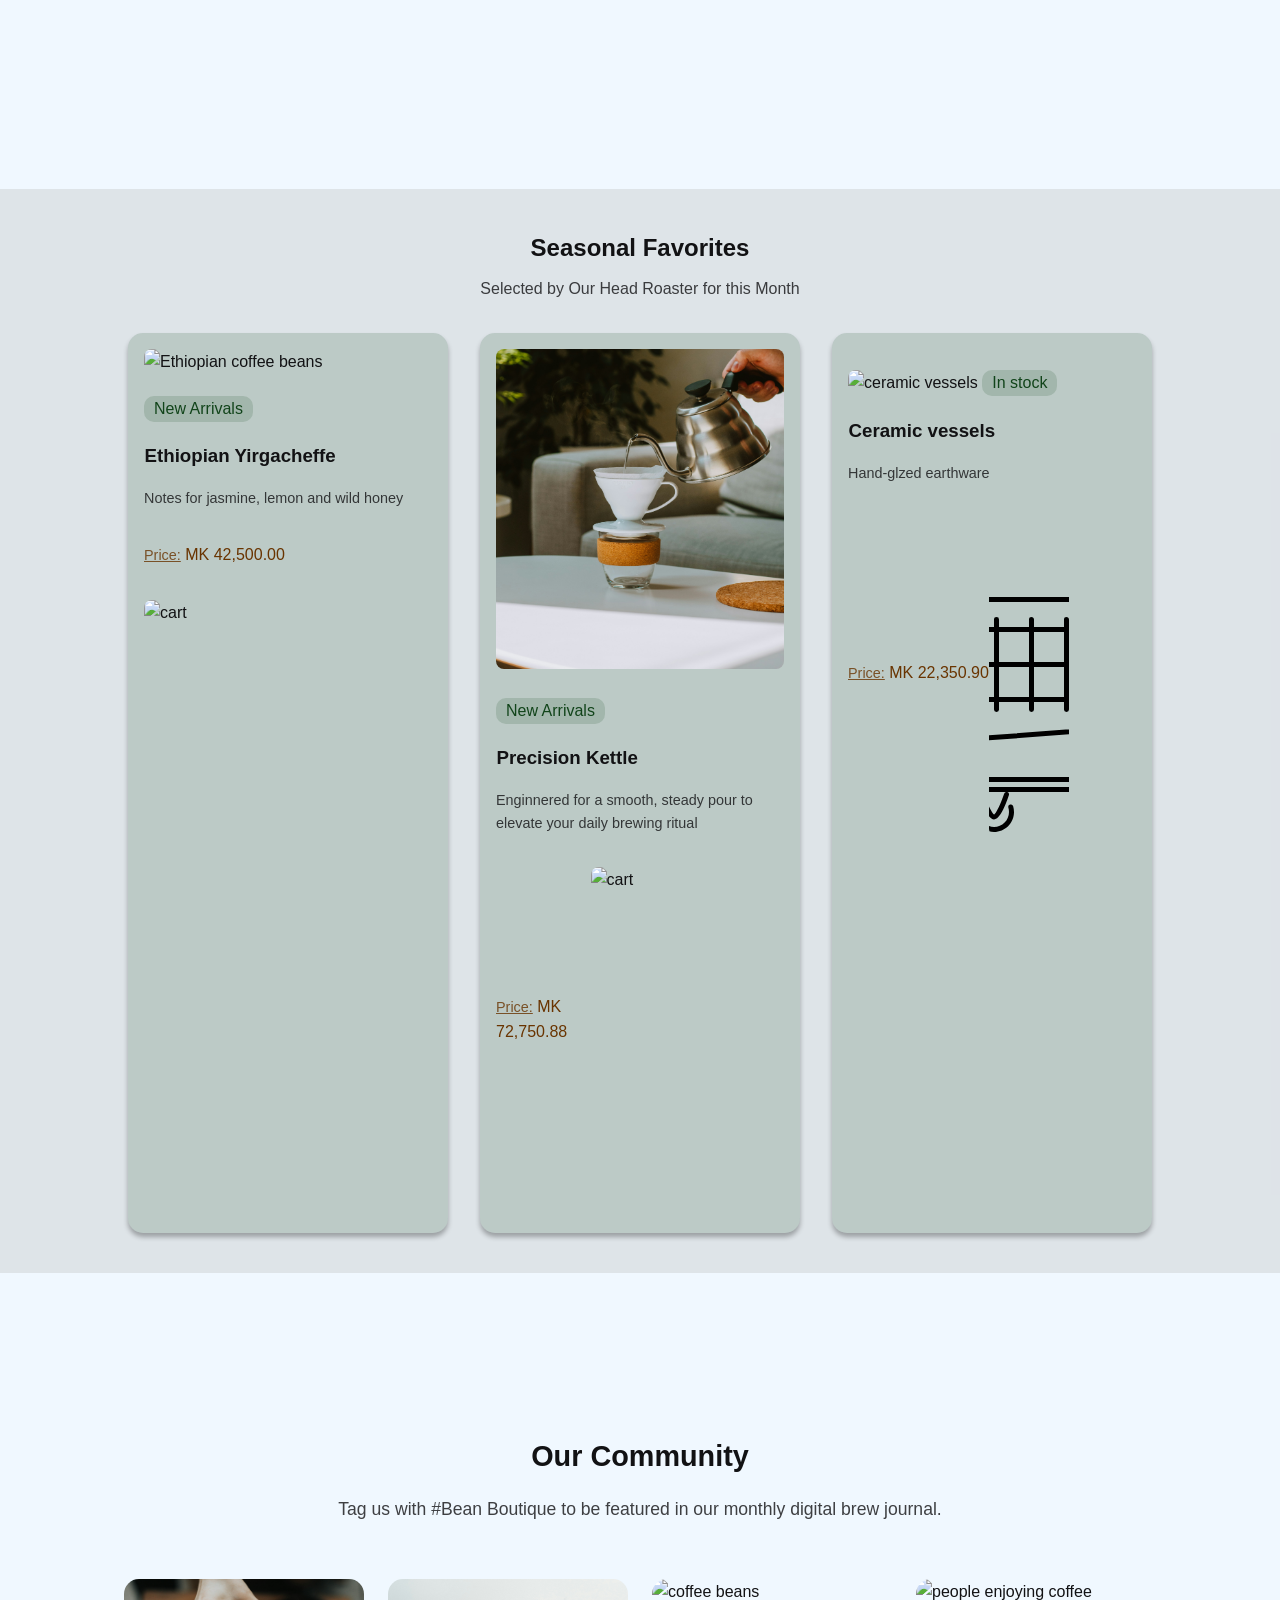
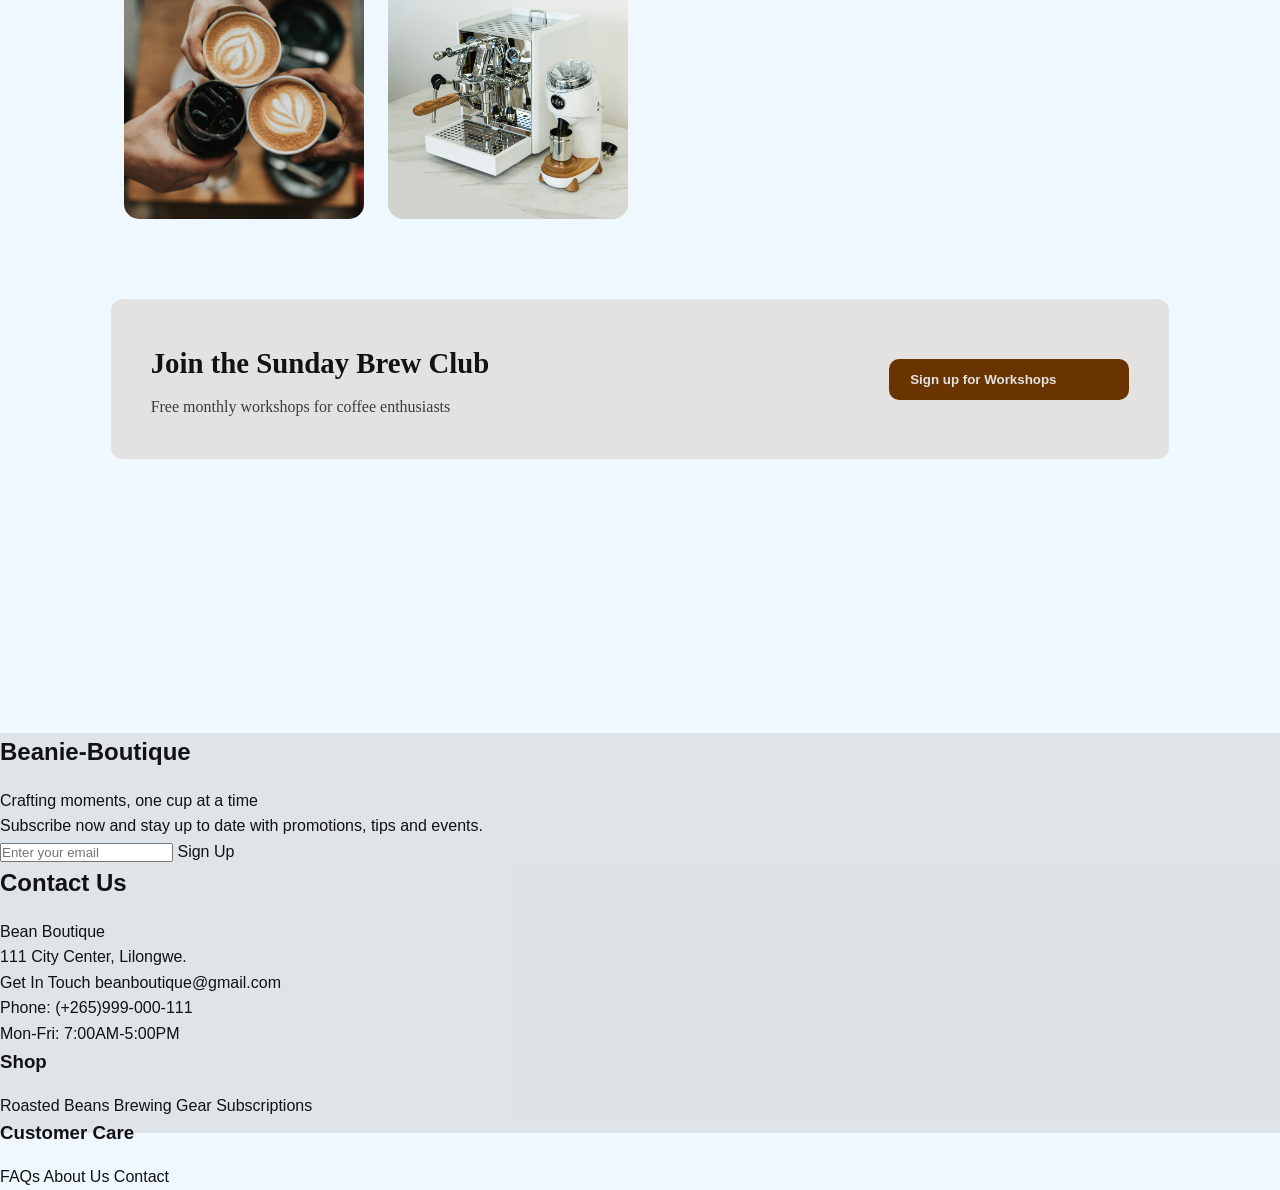
==== commit 821e4cee: "rearanged footer contents" ====
--- a/index.html
+++ b/index.html
@@ -176,38 +176,48 @@
 
     <!--Footer Bar-->
     <footer class="footer-section">
+
         <div class="footer-container">
-
-            <div class="footer-connect">
+            <div class="footer-card">
+                <h2>Beanie-Boutique</h2>
+                <p>Crafting moments, one cup at a time</p>
+                <div class="footer-card-content">
+                    <p>Subscribe now and stay up to date with promotions, tips and events.</p>
+                    <input type="email" placeholder="Enter your email">
+                    <a href="#" class="footer-btn">Sign Up</a>
+                </div>
+            </div>
+
+            <div class="footer-card">
                 <h2>Contact Us</h2>
                 <p>
                     Bean Boutique <br>
                     111 City Center, Lilongwe.
                 </p>
-                <span>Hours</span>
-                <p>Mon-Fri:<span>7:00 AM-5:00 PM</span></p>
                 <span>Get In Touch</span>
                 <a href="mailto:beanboutique@gmail.com">beanboutique@gmail.com</a>
                 <p>Phone: <span>(+265)999-000-111</span></p>
-            </div>
-
-            <div class="footer-connect">
+                <div>
+                    <p>Mon-Fri:<span> 7:00AM-5:00PM</span></p>
+                </div>
+            </div>
+
+            <div class="footer-card">
                 <h3>Shop</h3>
-                <a href="#">Roasted Beans</a>
-                <a href="#">Brewing Gear</a>
-                <a href="#">Subscriptions</a>
-            </div>
-
-            <div class="footer-connect">
+                <div class="footer-card-content footer-links">
+                    <a href="#">Roasted Beans</a>
+                    <a href="#">Brewing Gear</a>
+                    <a href="#">Subscriptions</a>
+                </div>
+            </div>
+
+            <div class="footer-card">
                 <h3>Customer Care</h3>
-                <div>
+                <div class="footer-card-content">
                     <a href="#">FAQs</a>
                     <a href="#">About Us</a>
                     <a href="#">Contact</a>
                 </div>
-            </div>
-            <div class="footer-connect">
-                <p>map</p>
             </div>
 
         </div>        
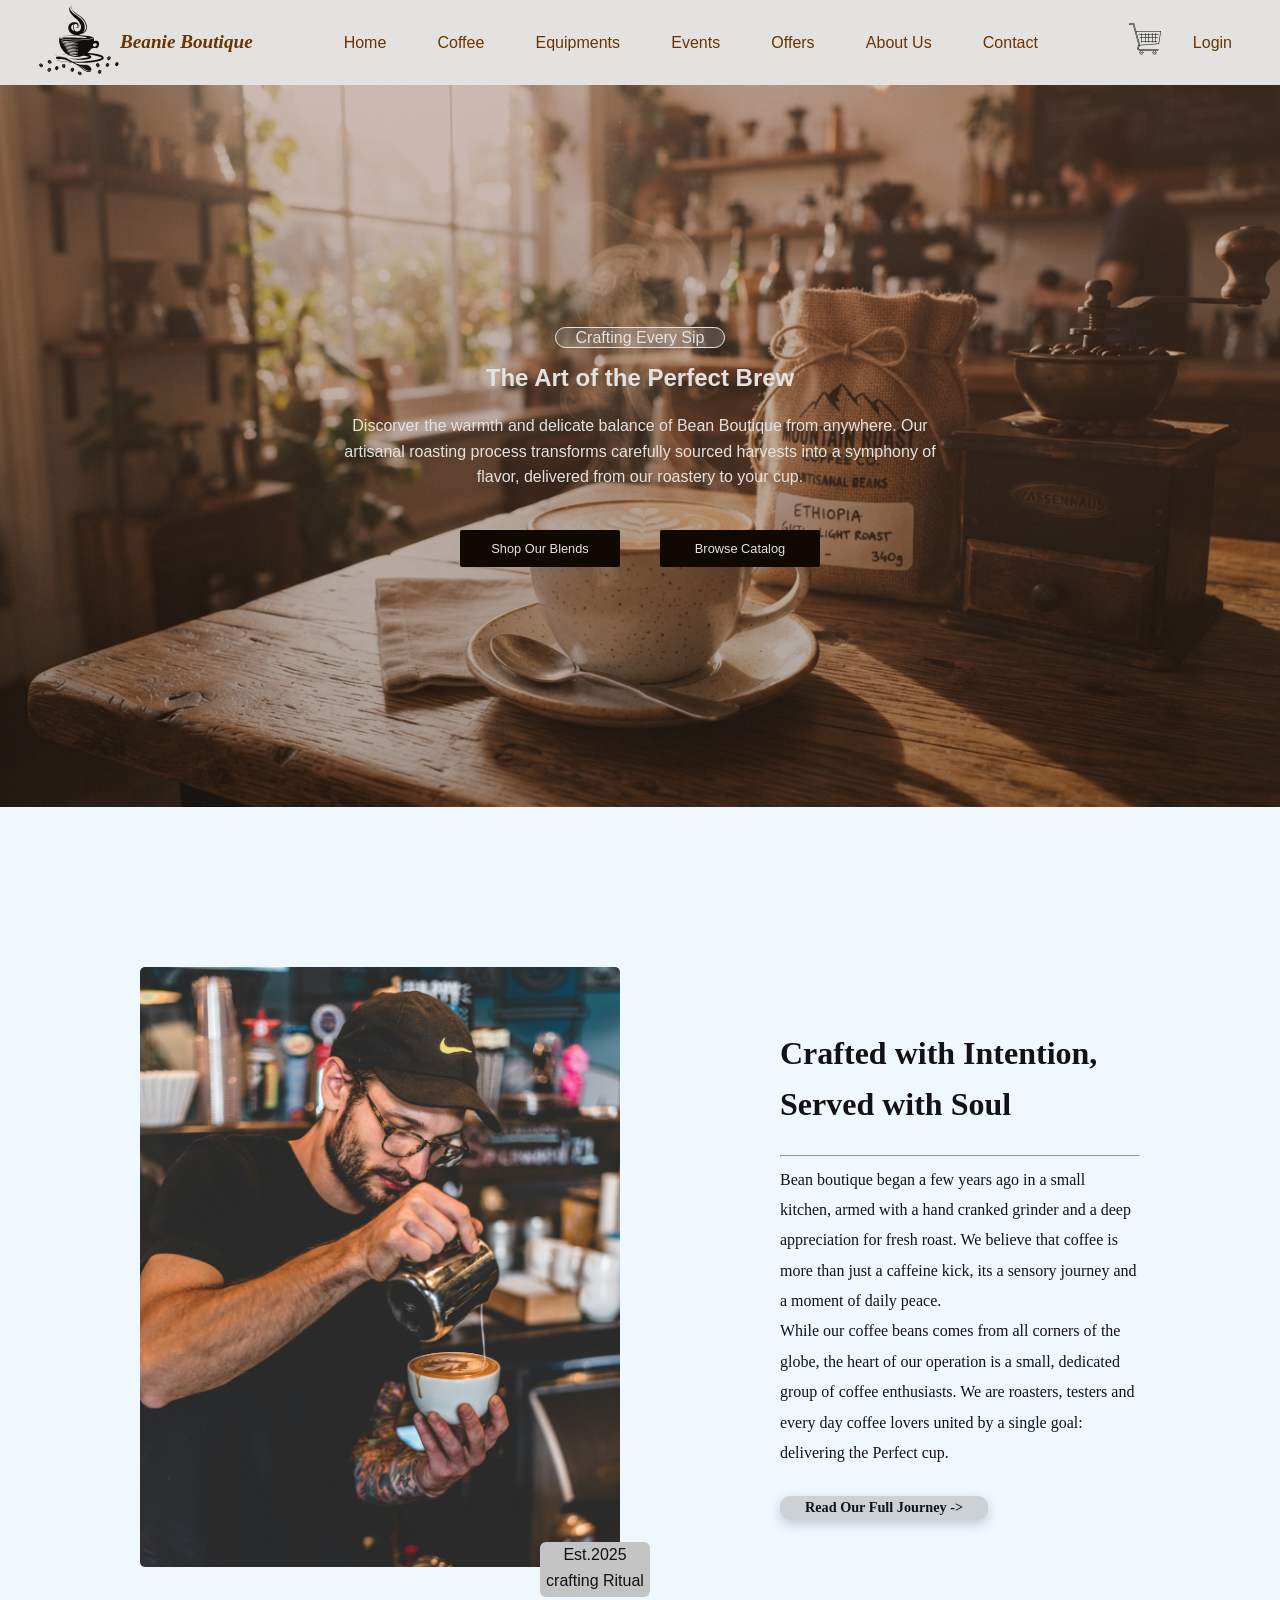
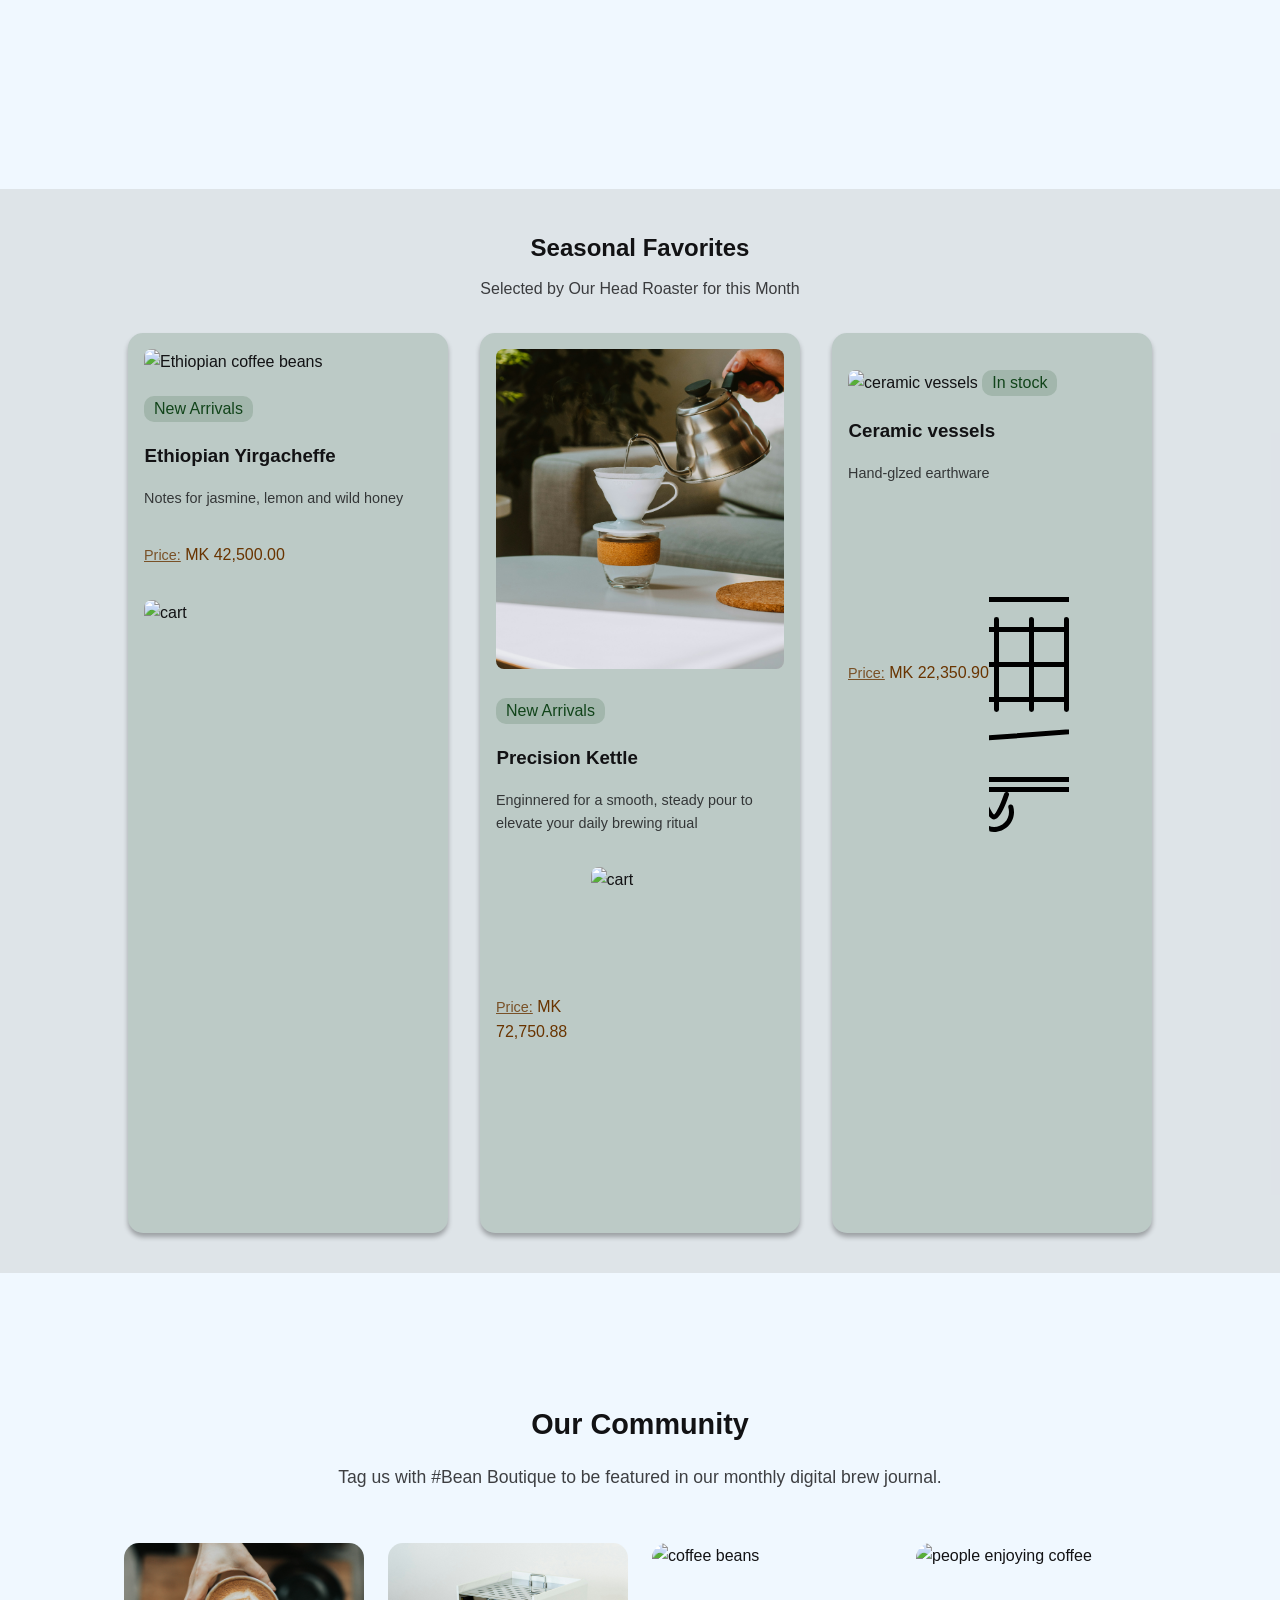
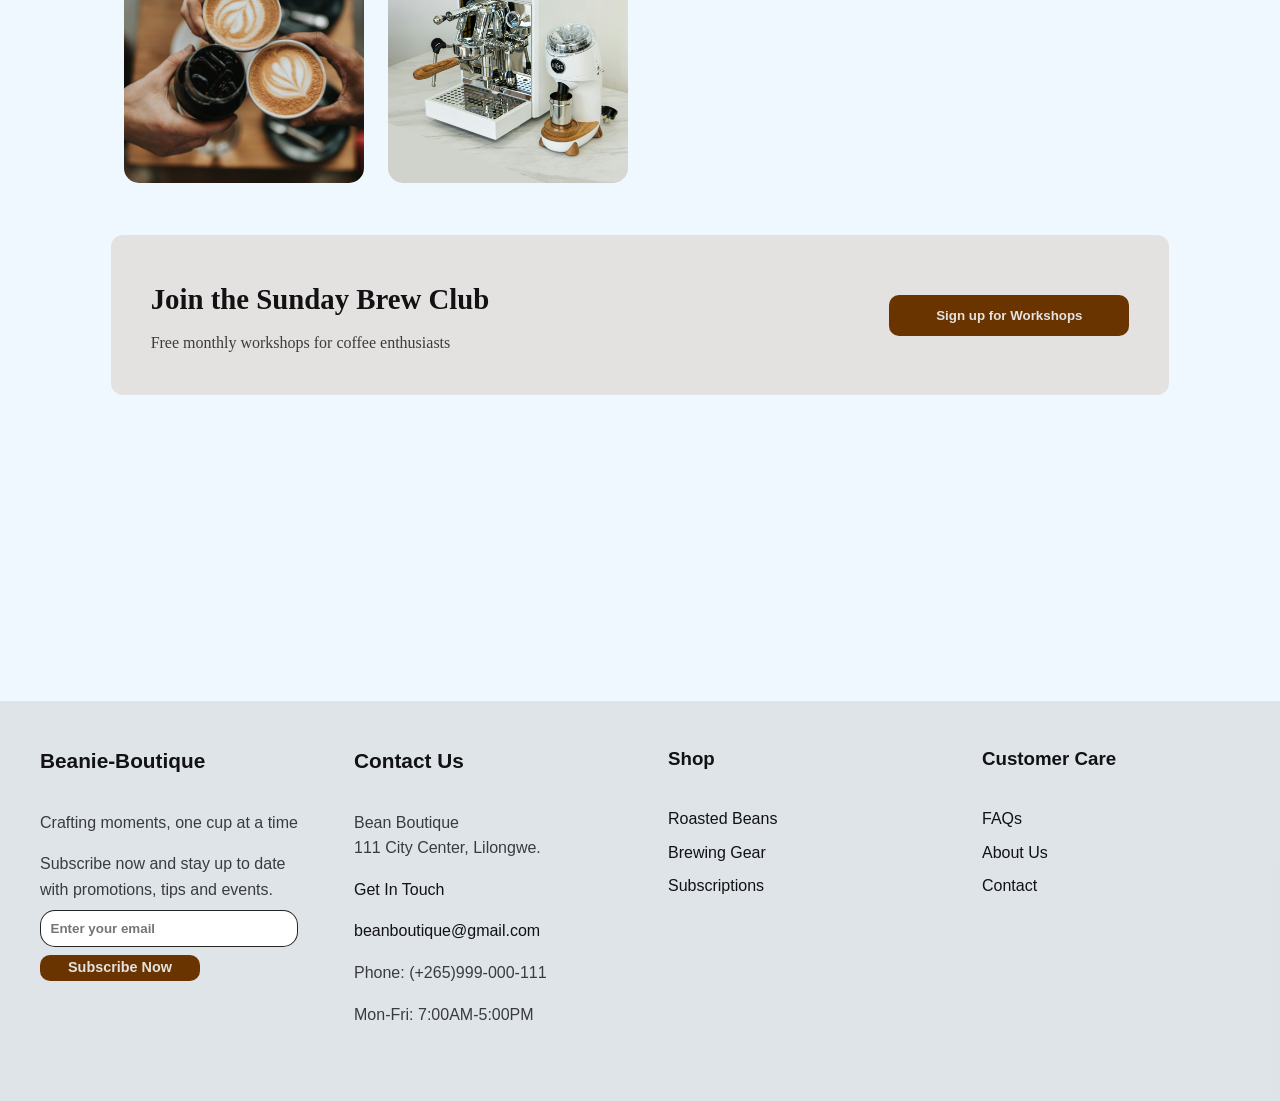
==== commit 4b400572: "fix minor styles for index page" ====
--- a/index.html
+++ b/index.html
@@ -184,7 +184,7 @@
                 <div class="footer-card-content">
                     <p>Subscribe now and stay up to date with promotions, tips and events.</p>
                     <input type="email" placeholder="Enter your email">
-                    <a href="#" class="footer-btn">Sign Up</a>
+                    <a href="#" class="footer-btn">Subscribe Now</a>
                 </div>
             </div>
 
--- a/css/style.css
+++ b/css/style.css
@@ -39,6 +39,9 @@
 button{
     border: none;
     background-color: var(--secondary-color);
+    display: flex;
+    align-items: center;
+    justify-content: center;
     color: var(--primary-color);
     width: 10rem;
     height: 1.5rem;
@@ -413,19 +416,10 @@
 .community-section{
     display: flex;
     justify-content: center;
-    margin-top: 10rem;
+    margin-top: 8rem;
     min-height: 100vh;
 }
 
-/*
-.community-container{
-    display: flex;
-    flex-direction: column;
-    align-items: center;
-    justify-content: center;
-    gap: 10rem;
-}
-*/
 .community-card{
     display: flex;
     flex-direction: column;
@@ -454,7 +448,7 @@
     grid-template-rows: 1fr;
     justify-content: center;
     gap: 1.5rem;
-    margin-top: 3.5rem;
+    margin-top: 3.2rem;
 }
 
 .community-imgs img{
@@ -468,7 +462,8 @@
     display: flex;
     align-items: center;
     gap: 25rem;
-    margin-top: 5rem;
+    margin-top: 3.3rem;
+    margin-bottom: 5rem;
     height: 10rem;
     background-color: var(--primary-color);
     border-radius: 12px;
@@ -513,6 +508,79 @@
 }
 
 
+
+/*Footer Bar*/
+
+.footer-section{
+    display: flex;
+    justify-content: center;
+    padding: 2.3rem;
+}
+
+.footer-container{
+    display: grid;
+    grid-template-columns: repeat(auto-fit,minmax(235px,1fr));
+    width: 100%;
+    max-width: 1200px;
+    margin-top:.4rem;
+    gap: 3.5rem;
+}
+
+.footer-card{
+    display: flex;
+    flex-direction: column;
+    gap: 1rem;
+}
+.footer-card h2{
+    font-family: var(--font-heading);
+    font-size: 1.3rem;
+    font-weight: 700;
+}
+.footer-card p{
+    font-family: var(--font-main);
+    color: var(--text-color);
+    font-size: 1rem;
+    font-weight: 400;
+    opacity: .8;
+}
+.footer-card-content{
+    display: flex;
+    flex-direction: column;
+    gap: .5rem;
+    margin-top: 2.rem;
+}
+.footer-card-content.footer-links{
+    margin-top: 0;
+}
+.footer-card-content p{
+    font-weight: 500;
+}
+.footer-card-content input{
+    padding: .6rem;
+    width: 100%;
+    border: .2px solid #000000db;
+    border-radius: 15px;
+    color: var(--text-color);
+    font-weight: 600;
+    font-family: var(--font-heading);
+}
+.footer-btn{
+    color: var(--primary-color);
+    background-color: var(--secondary-color);
+    padding: .1rem;
+    text-align: center;
+    border-radius: var(--button-border-radius);
+    width: 10rem;
+    font-weight: var(--button-font-weight);
+    font-size: .9rem;
+    cursor: pointer;
+    
+}
+.footer-card-content button a{
+    color: var(--primary-color);
+    font-weight: var(--button-font-weight);
+}
+
 /*
 ==========================
     equipment Styling
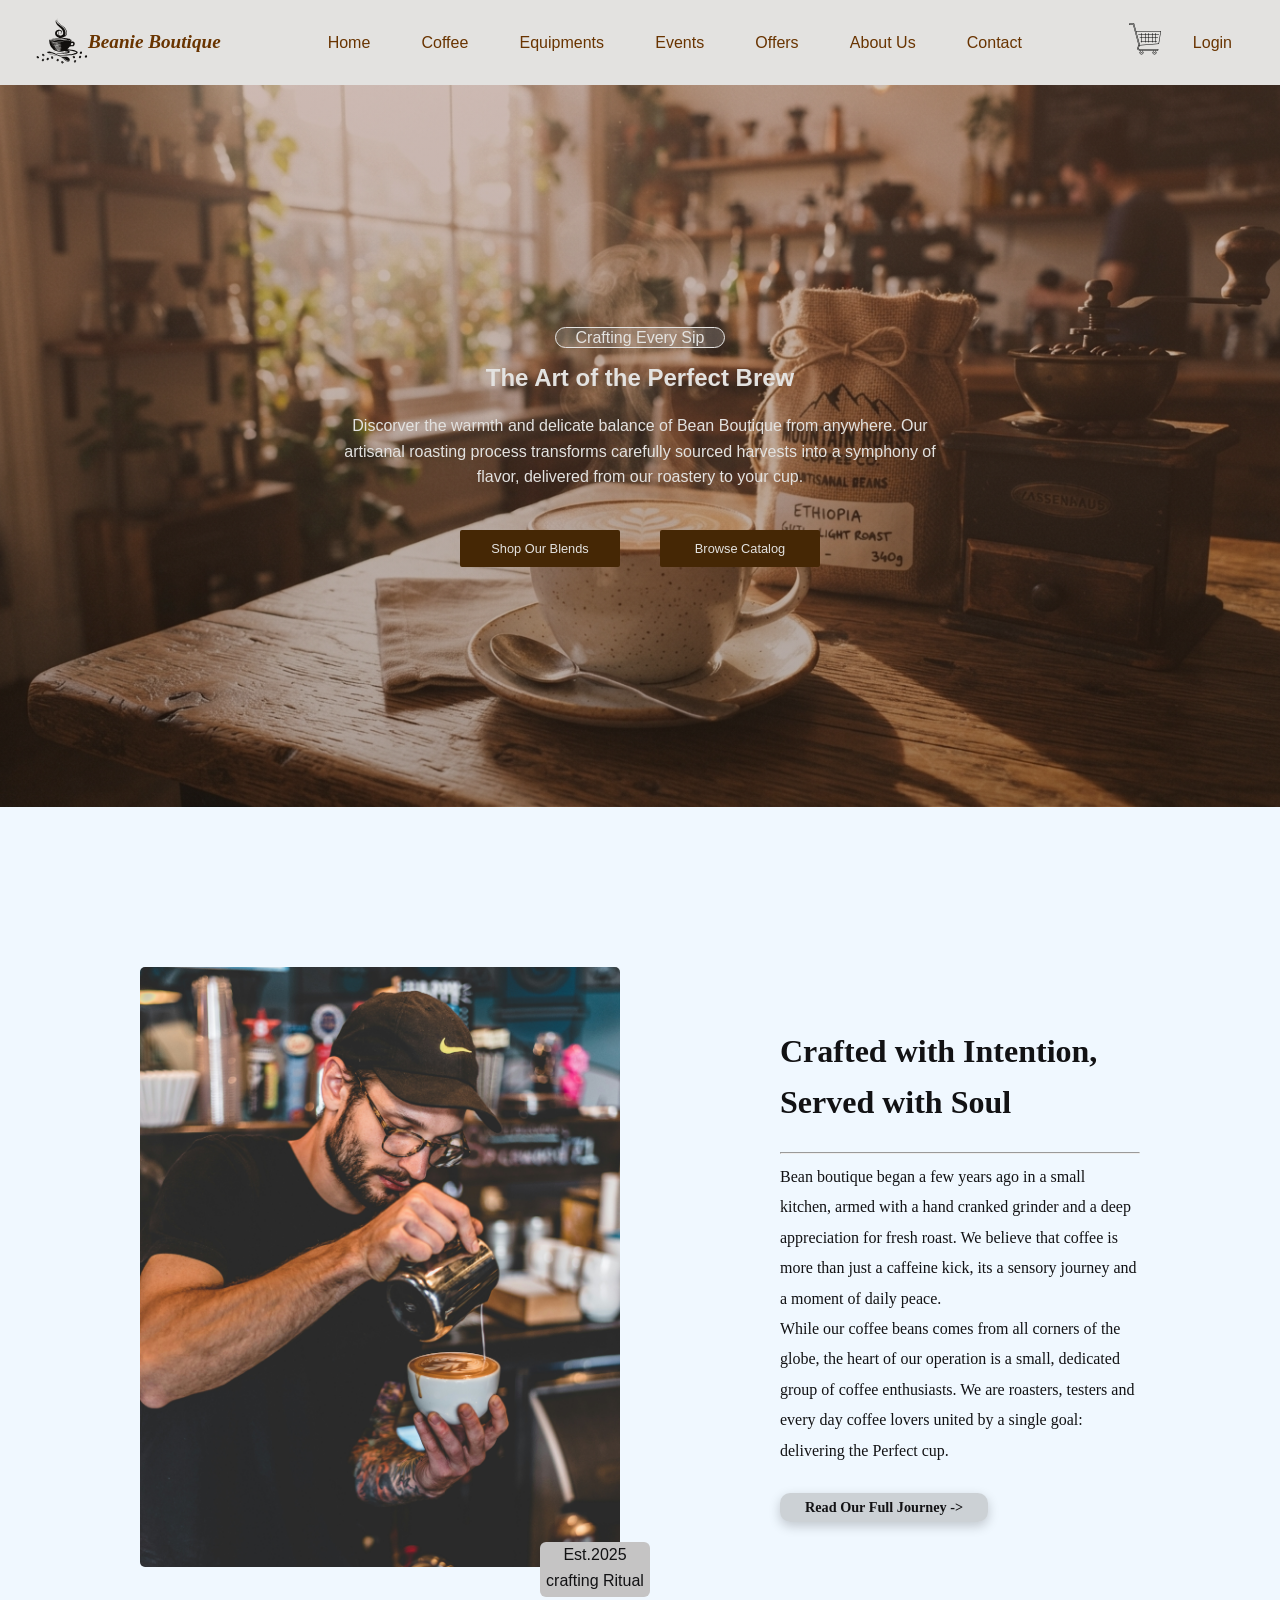
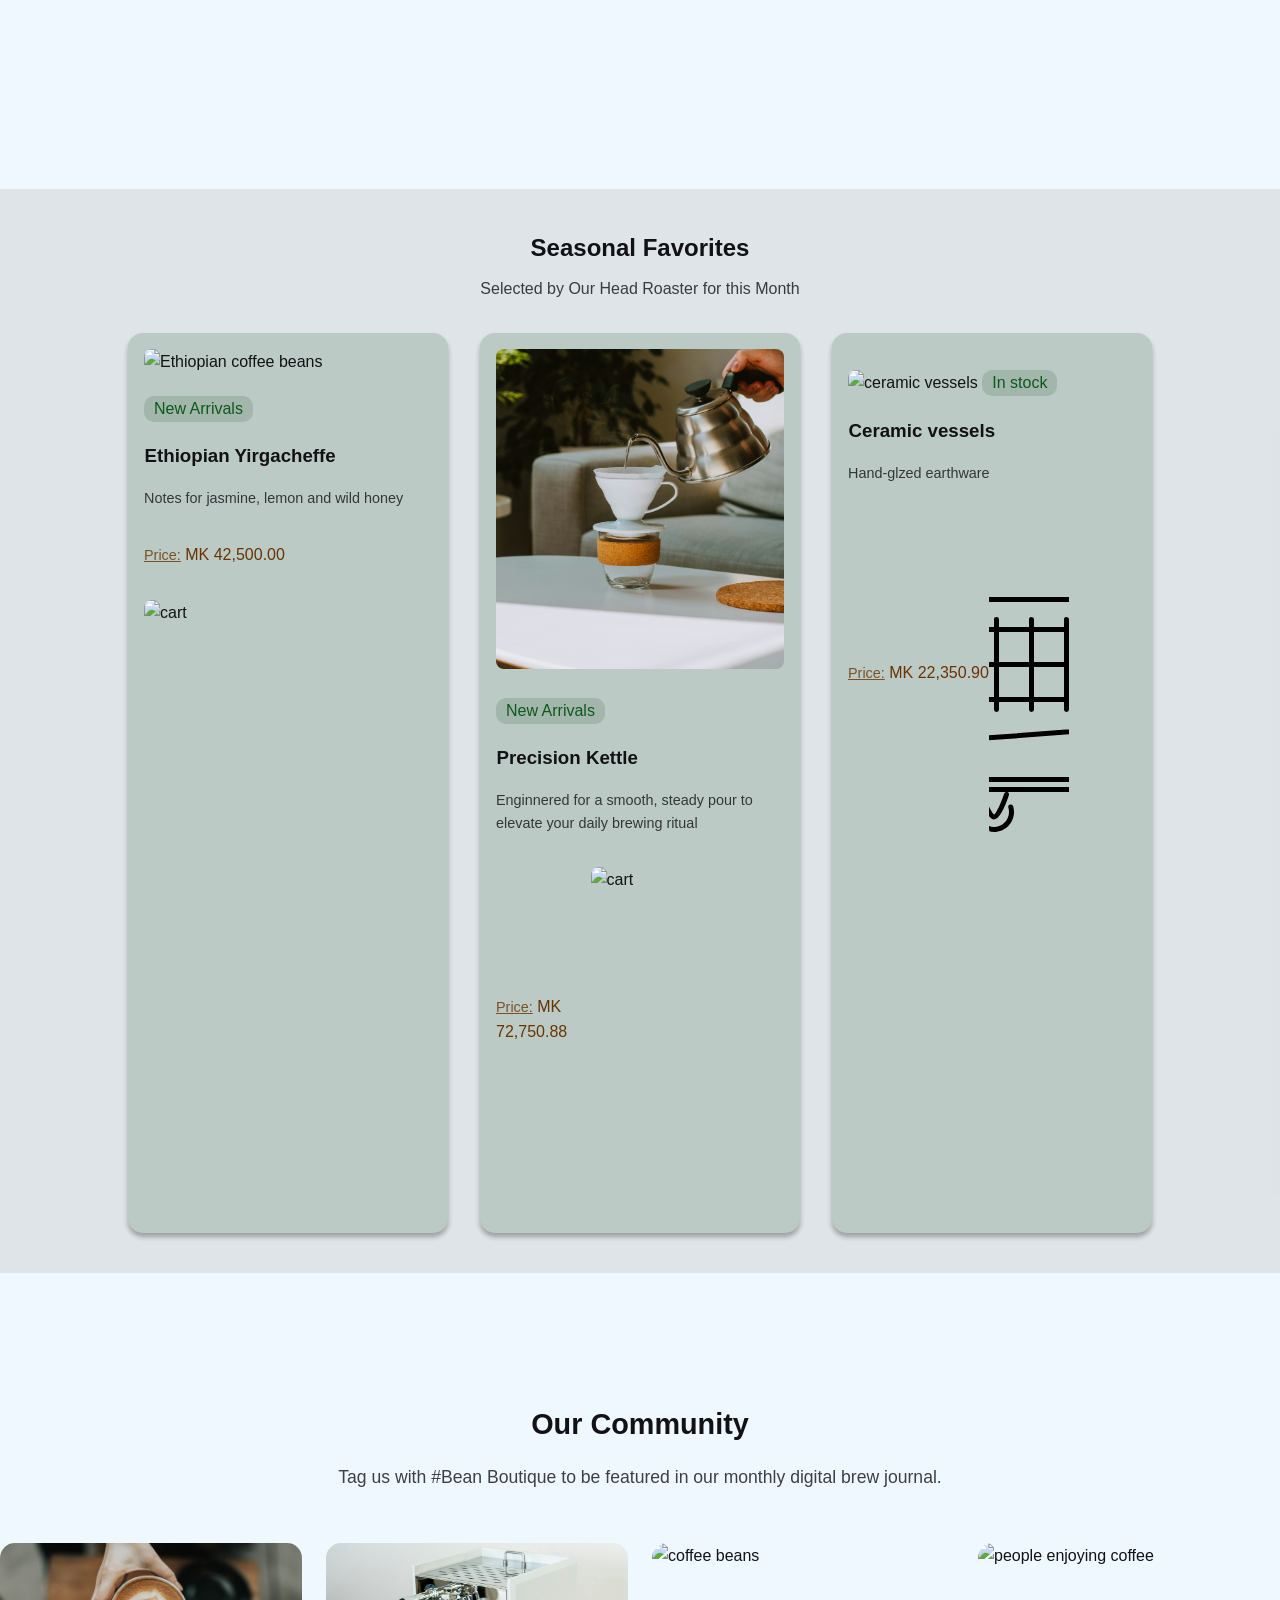
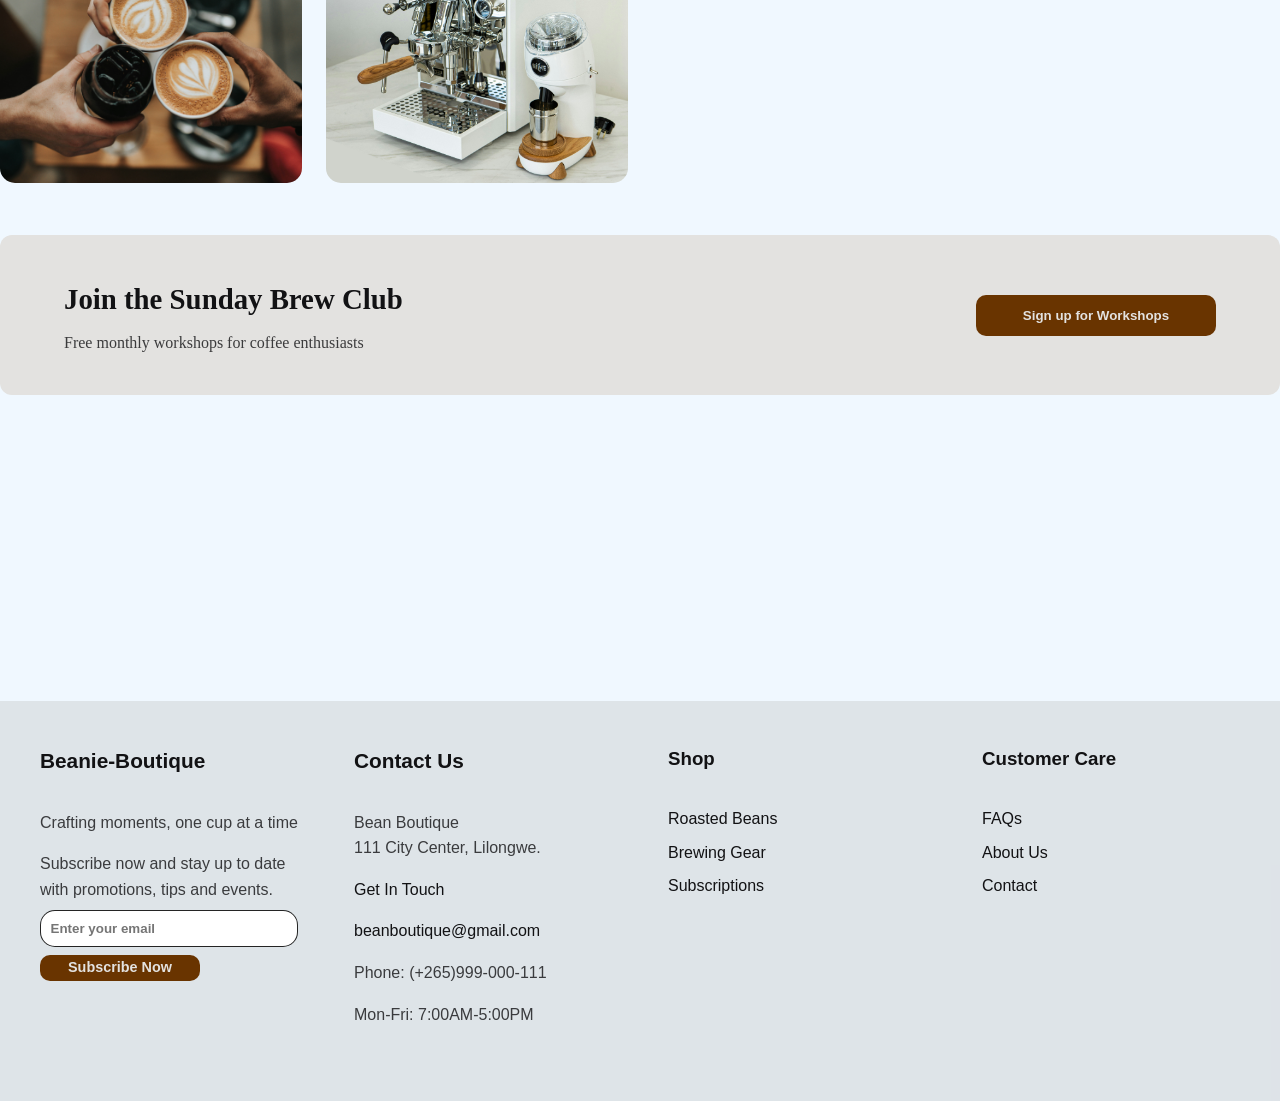
==== commit 4d8e15e0: "add equipment collection section" ====
--- a/index.html
+++ b/index.html
@@ -27,7 +27,7 @@
             <ul class="nav-links">
                 <li class="link-items"><a href="index.html">Home</a></li>
                 <li class="link-items"><a href="coffee.html">Coffee</a></li>
-                <li class="link-items"><a href="equipment.html">Equipments</a></li>
+                <li class="link-items"><a href="equipments.html">Equipments</a></li>
                 <li class="link-items"><a href="events.html">Events</a></li>
                 <li class="link-items"><a href="offers.html">Offers</a></li>
                 <li class="link-items"><a href="about.html">About Us</a></li>
--- a/css/style.css
+++ b/css/style.css
@@ -14,11 +14,15 @@
     --secondary-color: #693400;
     --tertiary-color: #a09d9b3a;
     --background-color: aliceblue;
-    --category-color:#11441a;    --button-color: #100901;
-    --button-hover: #5f3607cf;
-    --button-font-weight: 680;
+    --category-color:#0c591a;   
+     --button-color: #452705;
+    --button-hover: #5f3607b7;
+    --button-font-weight: 550;
     --button-border-radius: 10px;
+    --button-font-family:"Poppins", sans-serif;
     --text-color: #121214;
+    --input-font-weight:700;
+    --font-heading-h1:700;
     --font-main: "Inter", sans-serif;
     --font-heading: "Poppins", sans-serif;
     --font-logo: "Cormorant Garamond", Garamond ,"Times New Roman", serif;
@@ -44,7 +48,7 @@
     justify-content: center;
     color: var(--primary-color);
     width: 10rem;
-    height: 1.5rem;
+    height: 1.8rem;
 }
 
 h1,h2,h3,h4{
@@ -67,14 +71,14 @@
 }
 
 img{
-    width: 15rem;
-}
-
-
-/*sketch-style*/
-footer{
-    background-color: var(--tertiary-color);
-}
+    width: 100%;
+    height: auto;
+}
+
+main{
+    flex: 1;
+}
+
 
 /*
 ==========================
@@ -106,7 +110,7 @@
     margin-left: 2rem ;
 }
 .logo img{
-    width: 5.5rem;
+    width: 3.5rem;
 }
 .logo a{
     font-size: 1.2rem;
@@ -159,7 +163,7 @@
 
 /*
 ==========================
-    Coffee Styling
+    Index Styling
 ==========================
 */
 
@@ -460,13 +464,15 @@
 
 .community-card2{
     display: flex;
-    align-items: center;
+    align-items: center; 
     gap: 25rem;
     margin-top: 3.3rem;
     margin-bottom: 5rem;
     height: 10rem;
     background-color: var(--primary-color);
     border-radius: 12px;
+    justify-content: space-between;
+    padding: 0 1.5rem;
 }
 
 .community-content{
@@ -512,6 +518,7 @@
 /*Footer Bar*/
 
 .footer-section{
+    background-color: var(--tertiary-color);
     display: flex;
     justify-content: center;
     padding: 2.3rem;
@@ -581,39 +588,318 @@
     font-weight: var(--button-font-weight);
 }
 
-/*
-==========================
-    equipment Styling
-==========================
-*/
-
-
-
-
-
-/*
-==========================
-    events Styling
-==========================
-*/
-
-
-
-
-
-/*
-==========================
-    offers Styling
-==========================
-*/
-
-
-
-
-
-/*
-==========================
-     Index Styling
+
+/*
+==========================
+    Coffee Styling
+==========================
+*/
+/*Category heading section*/
+.category-section{
+    padding: 4rem 5rem;
+    max-width: 1200px;
+    margin: 0 auto;
+}
+.category-wrapper{
+    display: flex;
+    flex-direction: column;
+    gap: 4rem;
+}
+.category-heading-content{
+    display: flex;
+    flex-direction: column;
+    align-items: center;
+    justify-content: center;
+    gap:2.4rem;
+}
+.category-heading{
+    display: flex;
+    flex-direction: column;
+    align-items: center;
+    justify-content: center;
+    margin-top: 4rem;
+    text-align: center;
+}
+.category-heading h1{
+    color: var(--text-color);
+    font-family: "Inter";
+    font-weight: var(--font-heading-h1);
+    margin-bottom: .9rem;
+    font-size: 2.5rem;
+}
+.category-heading p{
+    color: var(--text-color);
+    font-family: "Poppins";
+    font-weight: 400;
+    opacity: .8;
+    max-width: 600px;   
+}
+.categories{
+    display: flex;
+    flex-direction: column;
+    align-items: center;
+    justify-content: center;
+    gap: 1.5rem;
+    width: 100%;
+}
+.categories input{
+    padding: .8rem 1.2rem;
+    width: 100%;
+    border: .2px solid #2f2f2fb5;
+    border-radius: 25px;
+    outline: none;
+    font-family: var(--font-main);
+    font-weight: 500;
+    opacity: .9;
+    max-width: 740px;
+    transition: background-color .4s ease;
+}
+.categories input:focus{
+    border-color: var(--secondary-color);
+}
+.categories-btns{
+    display: flex;
+    justify-content: center;
+    flex-wrap: wrap;
+    gap: 2rem;
+}
+.categories-btns button{
+    padding:.5rem 1.5rem;
+    font-family: var(--button-font-family);
+    font-weight: var(--button-font-weight);
+    border-radius: var(--button-border-radius);
+    color: var(--primary-color);
+    background-color: var(--button-color);
+    transition: background-color .3s ease;
+    cursor: pointer;
+}
+.categories-btns button:hover{
+    background-color: var(--category-color);
+}
+
+
+/*Category collection section*/
+.category-collection{
+    display: grid;
+    grid-template-columns: repeat(3, 1fr);
+    gap: 2rem;
+}
+.category-card{
+    display: flex;
+    flex-direction: column;
+    background-color: #d5d5d57e;
+    overflow: hidden;
+    padding: 1rem;
+    border-radius: 13px;
+    
+}
+.category-card img{
+    width: 100%;
+    height: 18rem;
+    object-fit: cover;
+    border-radius: 8px;
+}
+.category-text{
+    display: flex;
+    flex-direction: column;
+    margin-top: 1.2rem;
+    gap: .4rem;
+}
+.category-text h3{
+    color: var(--text-color);
+    font-family: var(--font-heading);
+    font-weight: 700;
+    font-size: 1.1rem;
+    margin-bottom: 0;
+}
+.category-text p{
+     color: var(--text-color);
+    font-family: "Poppins";
+    font-weight: 500;
+    font-size: .9rem;
+    opacity: .7;   
+}
+.category-badge2{
+    display: flex;
+    gap: .5rem;
+    margin-top: 1.3rem;
+    align-items: center;
+    justify-content: flex-start;
+    flex: wrap;
+}
+.category-badge2 p{
+    margin-right:.8rem;
+    color: var(--secondary-color);
+    font-size: 1rem;
+    font-weight: 650;
+    font-size: .75rem;
+    text-transform: uppercase;
+}
+.category-badge2 span{
+     background-color: #0c4f0fcf;
+     color: #ffffff;
+     padding: .1rem .7rem;
+     font-size: .8rem;
+     font-weight: 500;
+     font-style: italic;
+}
+.category-badge{
+    display: flex;
+    gap: .5rem;
+    margin-top: 1.3rem;
+    align-items: center;
+    justify-content: flex-start;
+    flex: wrap;
+}
+.category-badge p{
+    margin-right:.8rem;
+    color: var(--secondary-color);
+    font-size: 1rem;
+    font-weight: 650;
+    font-size: .75rem;
+    text-transform: uppercase;
+}
+.category-badge span{
+     background-color: var(--button-color);
+     color: #ffffff;
+     padding: .2rem .7rem;
+     border-radius: 50px;
+     font-size: .8rem;
+     font-weight: 500;
+}
+.category-cart{
+    display: flex;
+    justify-content: space-between;
+    align-items: center;
+    margin-top: auto;
+    padding-top: 1.5rem;
+}
+.category-cart img{
+    width:1.8rem;
+    height: 1.8rem;
+    cursor: pointer;
+    transition: transform .2s ease;
+}
+.category-cart img:hover{
+    transform: scale(1.1);
+}
+.category-cart span{
+    color: var(--secondary-color);
+    font-weight: 700;
+}
+.content-separator{
+    display: flex;
+    align-items: center;
+    opacity: .2;
+    border: .4px solid #000000;
+
+    margin-top: 2rem;
+}
+
+
+
+/*
+==========================
+    Equipments Styling
+==========================
+*/
+
+.equipment-hero-section{
+    display: flex;
+    justify-content: center;
+    gap: 10rem;
+    margin-top: 4rem;
+}
+.equipment-heading{
+    display: flex;
+    flex-direction: column;
+    width: 500px;
+    align-items: flex-start;
+}
+.equipment-heading h4{
+    text-align: start;
+    font-family: "Poppins";
+    color: var(--text-color);
+    font-weight: 500;
+    opacity: .7;
+}
+.equipment-heading h1{
+    text-align: start;
+    font-family: var(--font-main);
+    color: var(--text-color);
+    font-weight: 700;
+    margin-bottom: 1.1;
+    font-size: 3rem;
+}
+.equipment-heading p{
+    text-align: start;
+    font-family: "Poppins",sans-serif;
+    font-weight: 500;
+    font-size: .9rem;
+    opacity: .7;
+    color: var(--text-color);
+}
+.equipment-imgs{
+    overflow: hidden;
+
+}
+.equipment-imgs img{
+    width: 100%;
+    height: 25rem;
+    object-fit: cover;
+    border-radius: 8px;
+}
+
+/*collection-section*/
+.collection-section{
+    display: flex;
+    flex-direction: column;
+    align-items: center;
+    margin-top: 5rem;
+}
+.collection-category{
+    display: flex;
+    gap: 15rem;
+    align-items: center;
+    overflow: hidden;
+}
+.collection-category h2{
+    text-align: start;
+    font-family: var(--font-heading);
+    color: var(--text-color);
+    font-weight: 700;
+    font-size: 2rem;
+}
+.collection-btns{
+    display: flex;
+    gap: 2rem;
+}
+.collection-btns button{
+     padding:.5rem 1.5rem;
+    font-family: var(--button-font-family);
+    font-weight: var(--button-font-weight);
+    border-radius: var(--button-border-radius);
+    color: var(--primary-color);
+    background-color: var(--button-color);
+    transition: background-color .3s ease;
+    cursor: pointer;
+}
+
+
+
+/*
+==========================
+    Events Styling
+==========================
+*/
+
+
+
+
+
+/*
+==========================
+    Offers Styling
 ==========================
 */
 
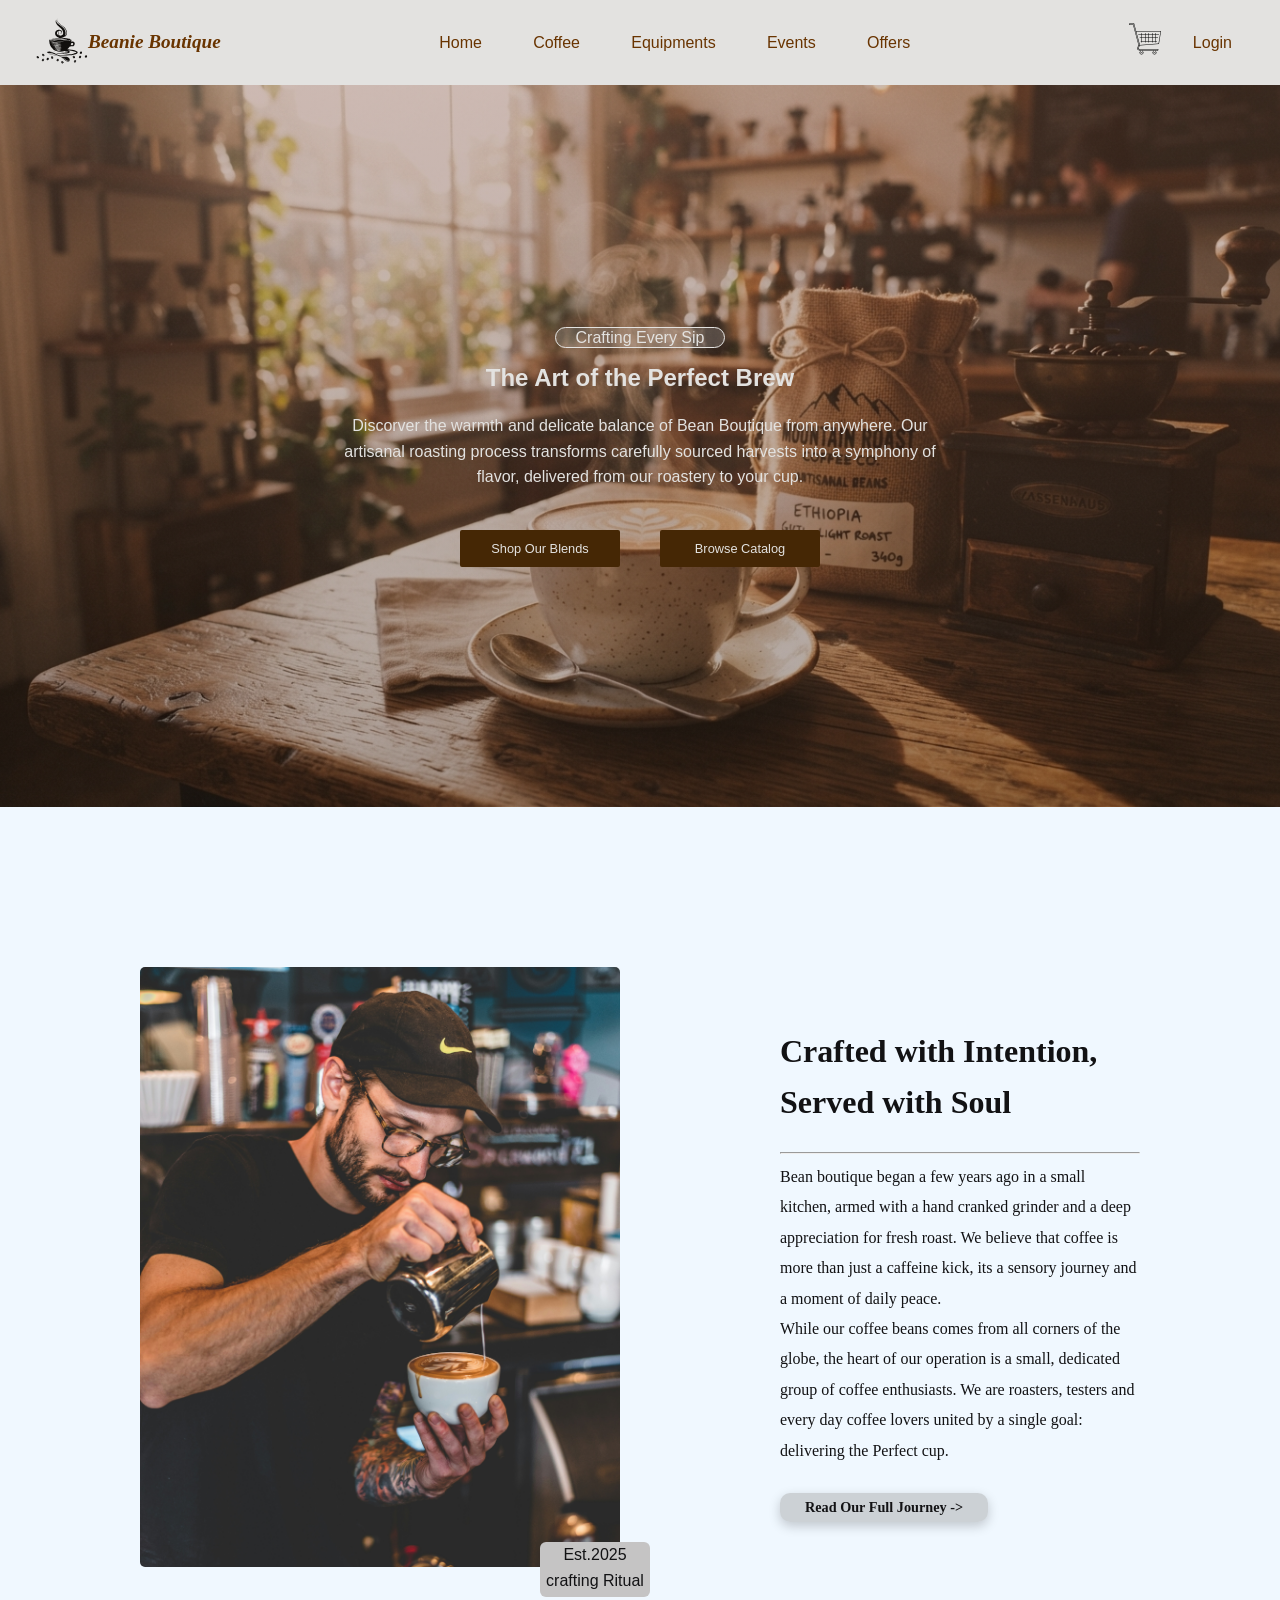
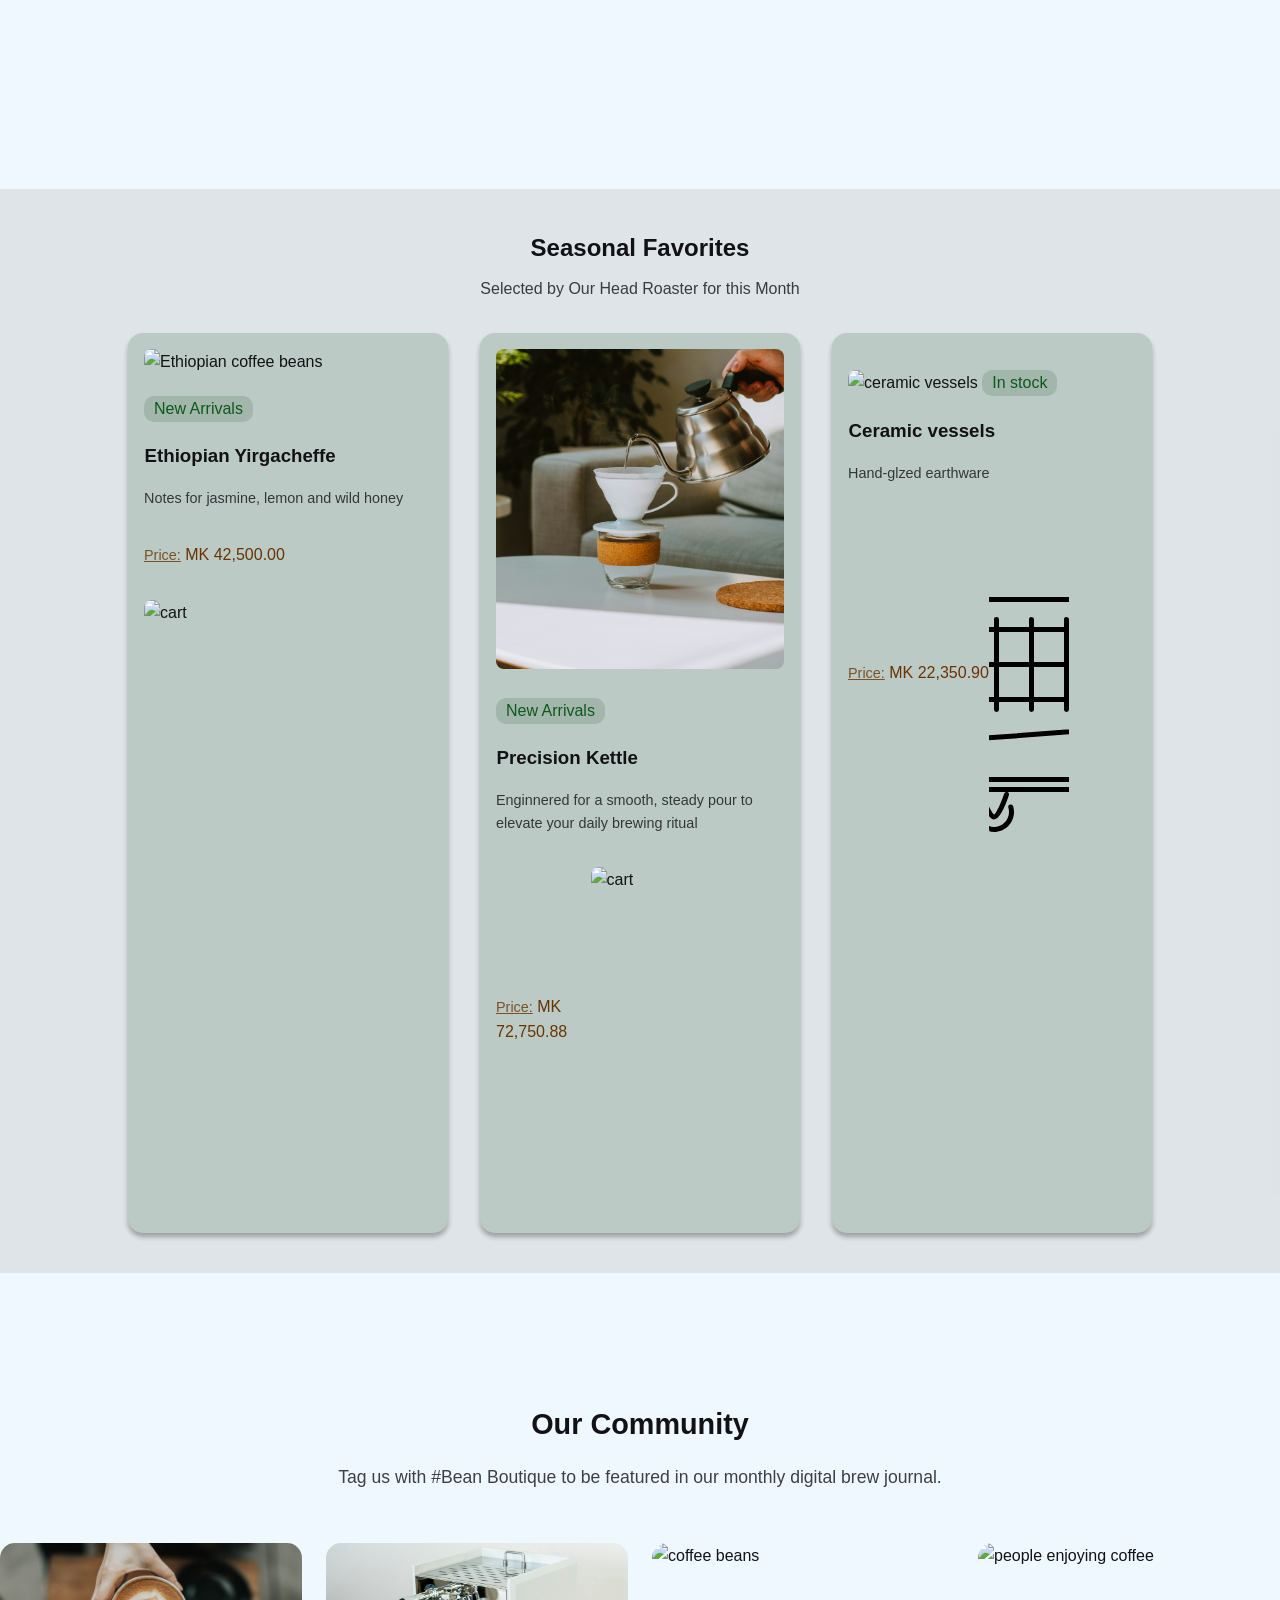
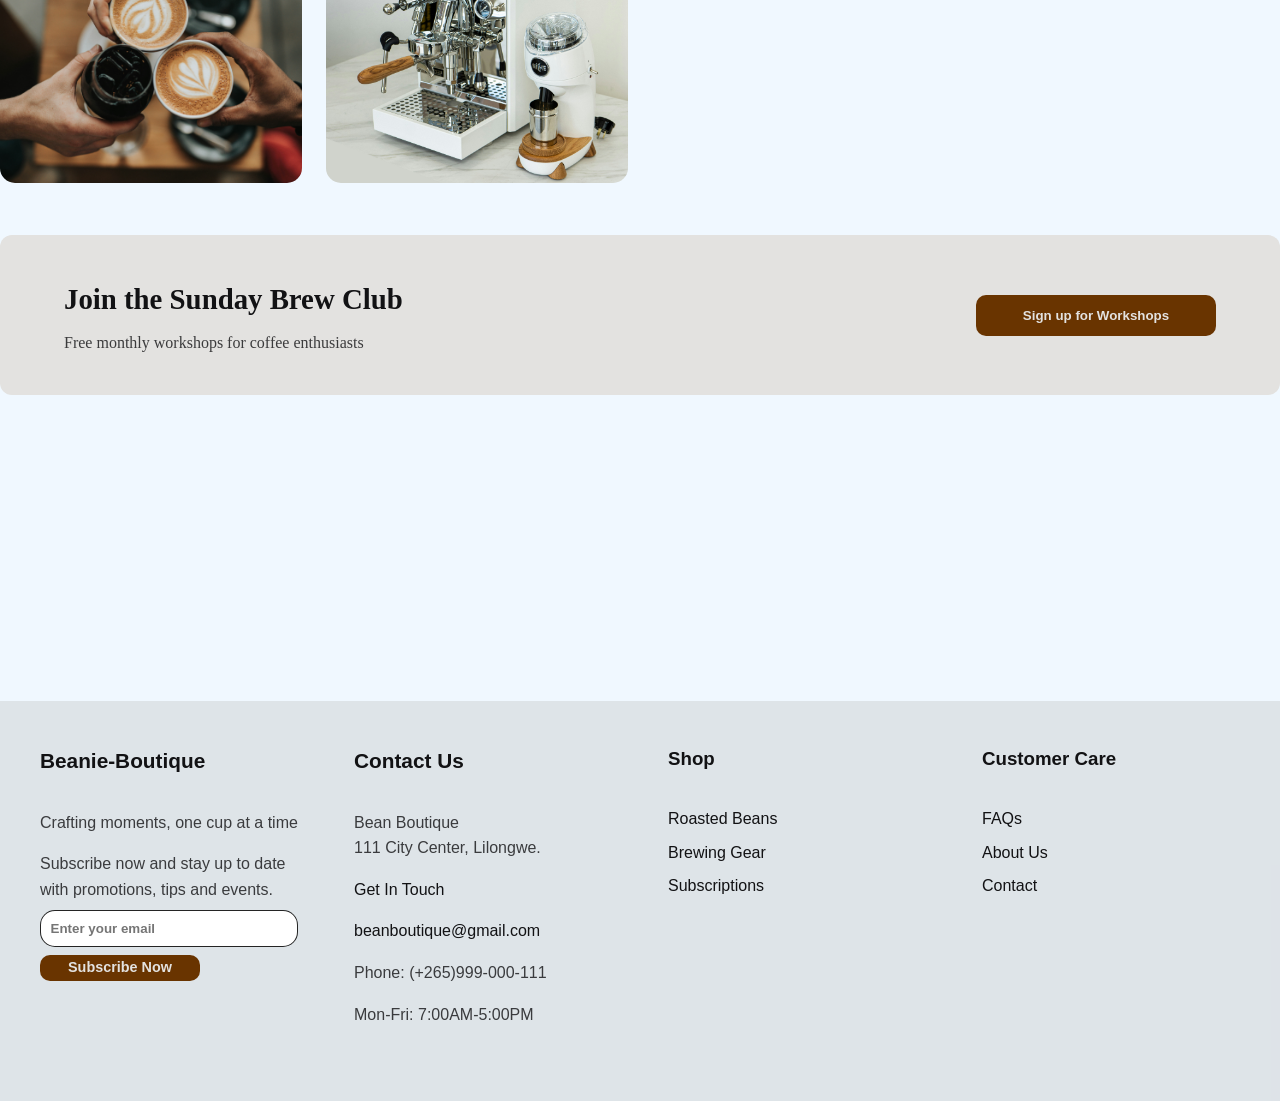
==== commit 5cc01a04: "remove about us and contacts nav links" ====
--- a/index.html
+++ b/index.html
@@ -30,8 +30,6 @@
                 <li class="link-items"><a href="equipments.html">Equipments</a></li>
                 <li class="link-items"><a href="events.html">Events</a></li>
                 <li class="link-items"><a href="offers.html">Offers</a></li>
-                <li class="link-items"><a href="about.html">About Us</a></li>
-                <li class="link-items"><a href="contact.html">Contact</a></li>
             </ul>
         </nav>
         <div class="cart-container">
--- a/css/style.css
+++ b/css/style.css
@@ -886,6 +886,31 @@
 }
 
 
+/*equipments grid section*/
+.equipment-grid{
+    display: grid;
+    grid-template-columns: repeat(3, 1fr);
+    padding: 20px 0;
+    gap: 2rem;
+}
+.equipment-card{
+    display: flex;
+    flex-direction: column;
+    background: #ffffff;
+    overflow: hidden;
+    display: flex;
+
+}
+.equipment-img{
+    width: 100%;
+    height: 250px;
+}
+.equipment-img img{
+    width: 100%;
+    height: 100%;
+    object-fit: cover,;
+}
+
 
 /*
 ==========================
@@ -893,23 +918,592 @@
 ==========================
 */
 
-
-
-
+/* events hero section*/
+.events-hero-section{
+    display: grid;
+    grid-template-columns: 1fr 1fr;
+    align-items: center;
+    padding: 6rem 4vw 6rem;
+    gap: 2.8rem;
+}
+.events-hero-heading h2{
+    color: var(--text-color);
+    font-family: "Inter", serif;
+    font-weight: 800;
+    font-size: 1.8rem;
+    margin: 0 0 1.4rem;
+    line-height: 1.6;
+}
+.events-hero-heading p{
+    color: var(--text-color);
+    font-family: "Poppins";
+    font-weight: 500;
+    opacity: .8;
+    line-height: 1.6;
+}
+.events-hero-heading button{
+    margin: 2.5rem 0 2.5rem;
+    padding: .8;
+    font-family: var(--button-font-family);
+    font-weight: 600;
+    border-radius: var(--button-border-radius);
+    cursor: pointer;
+    transition: background-color .4s ease;
+}
+.events-hero-heading button:hover{
+    background-color: var(--category-color);
+}
+.events-img{
+    overflow: hidden;
+}
+.events-img img{
+    width: 100%;
+    height: 30rem;
+    object-fit: cover;
+    border-radius: .8rem;
+}
+
+/*Ritual category*/
+.ritual-wrapper{
+    display: flex;
+    flex-direction: column;
+    gap: 2rem;
+    padding: 4.5rem 4vw 4.5rem ;
+    background-color: var(--tertiary-color);
+}
+.ritual-title{
+    display: flex;
+    flex-wrap: wrap;
+}
+.ritual-title h2{
+    color: var(--text-color);
+    font-family: "Poppins";
+    font-size: 1.8rem;
+    font-weight: 600;
+}
+.ritual-collection{
+    display: grid;
+    grid-template-columns: repeat(3, 1fr);
+    gap: 2rem;    
+    justify-content: center;
+}
+.ritual-card{
+    display: flex;
+    flex-direction: column;
+    gap: 1.2rem;
+    overflow: hidden;
+    background-color: aliceblue;
+    padding: 0 .4vw .7rem;
+    border-radius: 10px;
+}
+.ritual-card-img{
+    width: 100%;
+    height: 17.5rem;
+    object-fit: cover;
+    border-radius: 8px;
+}
+.calendar{
+    display: flex;
+    align-items: center;
+    justify-content: start;
+    gap: 2.5rem;
+}
+.calendar img{
+    width: 5rem;
+}
+.calendar span{
+    color: var(--secondary-color);
+    font-family: "Poppins", serif;
+    font-weight: 500;
+    font-size: 1rem;
+}
+.ritual-details{
+    display: flex;
+    flex-direction: column;
+    justify-content: center;
+    align-items: flex-start;
+    gap: 2rem;
+}
+.ritual-details h3{
+    font-family: var(--font-heading);
+    font-weight: 700;
+    color: var(--text-color);
+    font-size: 1.2rem;
+}
+.ritual-details p{
+    font-family: "Poppins",serif;
+    font-weight: 500;
+    color: var(--text-color);
+    opacity: .8;
+}
+.ritual-details button{
+    padding: 1rem ;
+    cursor: pointer;
+    font-family: var(--button-font-family);
+    font-weight: 600;
+    border-radius: 10px;
+    transition: background-color .4s ease;
+}
+.ritual-details button:hover{
+    background-color: var(--category-color);
+}
+
+/*event-fomr section*/
+.event-form-section{
+    display: flex;
+    flex-direction: column;
+    align-items: center;
+    gap: 2rem;   
+    padding: 8.5rem 0 0 ;
+}
+.event-form-heading{
+    display: flex;
+    flex-direction: column;
+    flex-wrap: wrap;
+    align-items: center;
+}
+.event-form-heading h3{
+    font-family: "Inter",serif;
+    font-weight: 700;
+    color: var(--text-color);
+    font-size: 2rem;
+}
+.event-form-heading p{
+    font-family: "Lora",serif;
+    font-weight: 500;
+    color: var(--text-color);
+    opacity: 1;
+    line-height: 1.7;
+}
+.event-form-container{
+    background-color: var(--tertiary-color);
+    padding: 3rem 2vw 3rem;
+    margin: 0.3rem 0 6rem;
+    box-shadow: 0 4px 20px rgba(0, 0, 0, 0.2);
+}
+.event-form-wrapper{
+    display: flex;
+    flex-direction: column;
+    align-items: center;
+    justify-content: center;
+    gap: 2rem;
+}
+.event-input-section{
+    display: flex;
+    gap: 1.5rem;
+    align-items: center;
+}
+.event-input{
+    display: flex;
+    flex-direction: column;
+    align-items: flex-start;
+    justify-content: center;
+    gap: .2rem;
+    width: 100%;
+    max-width: 500px;
+    margin: 0 auto;
+}
+.label{
+    margin-left: .5rem ;
+    color: var(--text-color);
+    font-family: "Poppins",serif;
+    font-weight: 500;
+    font-size: 1.05rem;
+    opacity: 1;
+}
+.event-input input{
+    width: 27vw;
+    padding: .6rem 1rem;
+    text-align: left;
+    outline: none;
+    border: .6px solid black;
+    box-sizing: border-box;
+    transition: background-color .4s ease;
+    border-radius:16px ;
+}
+.event-input input:focus{
+    border-color: var(--secondary-color);
+}
+.event-selection{
+    display: flex;
+    flex-direction: column;
+    align-items: flex-start;
+    gap:.2rem
+}
+
+.selection-column{
+    width: 55.2vw;
+    padding: .6rem 1rem;
+    text-align: left;
+    outline: none;
+    border: .6px solid black;
+    box-sizing: border-box;
+    transition: background-color .4s ease;
+    border-radius: 16px;
+}
+.event-signup-btn{
+    display: flex;
+    flex-direction: column;
+    align-items: center;
+    gap:.4rem;
+    width: 100%;
+    margin-top: 1.4rem;
+}
+.event-signup-btn button{
+    display: flex;
+    align-items: center;
+    justify-content: center;
+    width: 100%;
+    min-height: 50px;
+    max-width: 30rem;
+    padding: 1.2rem 2rem;
+    box-sizing: border-box;
+    font-family: "Poppins",serif;
+    font-size: 1rem;
+    font-weight: 600;
+    border-radius: 50px;
+    cursor: pointer;
+    transition: background-color .4s ease;
+}
+.event-signup-btn button:hover{
+    background-color: var(--category-color);
+}
+.event-signup-btn p{
+    font-family:"Lora",serif;
+    font-weight: 500;
+    font-size: .7rem;
+
+}
 
 /*
-==========================
-    Offers Styling
-==========================
+===================================
+    Offers & subscription Styling
+===================================
 */
-
+.offer-hero-section{
+    background: linear-gradient(#41230879, #2b2a1761), url("../assets/images/ui/screen2.jpg");
+    padding: 12rem;
+    background-position: center;
+    background-size: cover;
+    background-repeat: no-repeat;
+}
+.offers-hero{
+    display: flex;
+    flex-direction: column;
+    align-items: center;   
+}
+.offers-hero span{
+    color: var(--primary-color);
+    font-weight: 510;
+    background:  #e0dfdf31;
+    padding: 1px 20px;
+    border-radius: 20px;
+    backdrop-filter: blur(15px);
+    border: .2px solid #b3b3b36c;
+}
+.offers-hero h1{
+    font-family: "Inter", serif;
+    font-size: 2.2rem;
+    font-weight: 700;
+    color: var(--primary-color);
+    text-align: center;
+}
+.offers-hero p{
+    font-family: "Lora", serif;
+    color: var(--primary-color);
+    font-weight: 500;
+    font-size: 1.1rem;
+    text-align: center;
+}
+
+/*Highlight section*/
+.offer-highlight{
+    background-color: var(--tertiary-color);
+    display: flex;
+    flex-direction: column;
+    justify-content: center;
+    align-items: center;
+    padding: 6rem 0 3rem;
+    margin: 0 0 6rem;
+    gap: 1.5rem;
+}
+.offer-highlight h2{
+    font-family: "Inter",serif;
+}
+.highlight-wrapper{
+    background-color: #e8d5b0a4;
+    padding: 1.5rem;
+    display: grid;
+    grid-template-columns: repeat(2, 1fr);
+    gap: 1.2rem; 
+    justify-content: center;
+    align-items: stretch;   
+    width: 100%;
+    max-width: 40rem;
+    margin: 0 auto;
+    border-radius: 8px;
+}
+.highlight-img{
+    width: 100%;
+    height: 100%;
+    overflow:idden;
+}
+.highlight-img img{
+    max-width: 30rem;
+    height: 100%;
+    object-fit: cover;
+}
+.highlight-card{
+    display: flex;
+    flex-direction: column;
+    justify-content: center;
+    max-width: 20rem;
+    gap: .6rem;
+}
+.offer-span{
+    display: flex;
+    gap: .7rem;
+    align-items: center;
+}
+.offer-span span{
+    font-family: "Poppins",serif;
+    font-style: italic;
+    color: var(--secondary-color);
+}
+.offer-span strong{
+    color: var(--category-color);
+    font-family: "Poppins";
+}
+.highlight-card h4{
+    font-family: "Inter",serif;
+    font-weight: 700;
+    font-size: 1.2rem;
+}
+.highlight-card span{
+    font-family: "Lora",serif;
+    font-style: italic;
+    font-weight: 600;
+    font-size: .9rem;
+    opacity: .8;
+}
+.highlight-card p{
+    font-family: "Poppins",serif;
+    font-weight: 600;
+    opacity: 1;
+}
+.highlight-card button{
+    display: flex;
+    background: transparent;
+    color: var(--text-color);
+    margin-top:1.5rem ;
+    border: .4px solid var(--secondary-color);
+    cursor: pointer;
+    font-family: "Poppins",serif;
+    font-weight: 700;
+    border-radius: 13px;
+    transition: background-color .5s ease;
+}
+.highlight-card button:hover{
+    background-color: var(--category-color);
+    color: var(--primary-color);
+    border: .4px solid black;
+}
+
+
+/*subscription offer section*/
+
+/**/
+
+.offer-footer-wrapper img{
+    width: 2rem;
+}
+
+.subscription-section{
+    display: flex;
+    flex-direction: column;
+    justify-content: center;
+    align-items: center;
+    gap: 1.5rem;
+    padding: 1.2rem 0 2rem;
+    margin: 0 auto;
+}
+.subscription-heading{
+    display: flex;
+    flex-direction: column;
+    align-items: center;
+}
+.subscription-heading h2{
+    font-family: "Inter", serif;
+    font-weight: 700;
+    font-size: 2rem;
+}
+.subscription-section p{
+    font-family: "Poppins", serif;
+    font-weight: 600;
+    font-size: 1rem;
+    opacity: .8;
+}
+.subscription-flex{
+    display: flex;
+    flex-wrap: wrap;
+    justify-content: center;
+    gap: 2.5rem;
+    margin-top: 2rem;
+}
+.subscription-card{
+    display: flex;
+    flex-direction: column;
+    gap: .5rem;
+    width: 100%;
+    max-width: 18rem;
+    border-radius: 12px;
+    padding: 1rem 1.6rem 1.3rem;
+    background-color:  #e8d5b051;;
+    box-shadow: 0 3px 12px rgba(45, 32, 2, 0.195);
+    transition: transform .4s ease;
+}
+.subscription-card:hover{
+    transform: translateY(-2px);
+}
+.subscription-card.standard{
+    border: 2px solid var(--secondary-color, #333);
+}
+.subscription-card h3{
+    font-family: "Inter",serif;
+    color: var(--secondary-color);
+    font-weight: 700;
+    font-size: 1rem;
+    opacity: .8;
+    margin-bottom: 0;   
+}
+.sub-price{
+    display: flex;
+    align-items: baseline;
+    margin-bottom: 1.5rem;
+    gap: .2rem;
+}
+.sub-price strong{
+    font-family: "Poppins",serif;
+    font-size: 1rem;
+    font-weight: 700;
+}
+.sub-price span{
+    font-size: .8rem;
+    font-weight: 500;
+    opacity: .7;
+}
+.subscription-offer{
+    display: flex;
+    flex-direction: column;
+    align-items: flex-start;
+    justify-content: center;
+    gap: 1.2rem;
+    margin-bottom: 1.8rem;
+}
+.sub-content{
+    display: flex;
+    align-items: flex-start;
+    gap: 1rem;
+}
+.sub-content img{
+    width: .9rem;
+}
+.sub-content p{
+    font-family: "Poppins", serif;
+    font-weight: 500;
+    font-size: 1rem;
+    opacity: .9;
+}
+.subscribe-btn{
+    display: flex;
+    margin-bottom: auto;
+    width: 100%;
+}
+.subscribe-btn button{
+    padding: .8rem;
+    width: 100%;
+    font-family: "Inter",sans-serif;
+    font-weight: 500;
+    cursor: pointer;
+    font-size: .9rem;
+    background-color: var(--secondary-color);
+    border-radius: 8px;
+    transition: background-color .4s ease;
+}
+.subscribe-btn button:hover{
+    background-color: var(--category-color);
+}
+
+
+/*offers footer*/
+.offer-footer{
+    display: flex;
+    align-items: center;
+    padding: 6rem;
+    margin-top: 8rem;
+    gap: 2.5rem;
+    background-color: var(--primary-color);
+}
+.offer-footer-wrapper{
+    display: flex;
+    flex-direction: column;
+    align-items: center;
+    justify-content: center;
+    gap: .2rem;
+}
+.offer-footer-wrapper h3{
+    font-family: "Inter",serif;
+    font-weight: 700;
+}
+.offer-footer-wrapper p{
+    text-align: center;
+    font-family: "Poppins",serif;
+    font-size: .95rem;
+    font-weight: 500;
+    opacity: .9;
+}
+
+/*subscription form*/
+.subscribe-form{
+    display: flex;
+    flex-direction: column;
+    align-items: center;
+    justify-content: center;
+    padding: 5rem;
+}
+.subscribe-form-btn{
+    display: flex;
+    flex-direction: column;
+    align-items: center;
+    width: 100%;
+    margin: 1.3rem auto;
+    gap: .8rem;
+}
+.subscribe-form-btn input{
+    width: 30rem;
+    padding: .6rem;
+    outline: none;
+    border: .4px solid var(--secondary-color);
+    border-radius: 18px;
+}
+.subscribe-form-btn button{
+    padding: 1rem;
+    font-weight: 700;
+    font-family: "Inter",sans-serif;
+    cursor: pointer;
+    border-radius: 9px;
+    transition: background-color .4s ease;
+}
+.subscribe-form-btn button:hover{
+    background-color: var(--category-color);
+}
 
 
 
 
 /*
 ==========================
-    subscriptions Styling
+    about us Styling
 ==========================
 */
 
@@ -919,7 +1513,7 @@
 
 /*
 ==========================
-    about us Styling
+    contact Styling
 ==========================
 */
 
@@ -929,16 +1523,6 @@
 
 /*
 ==========================
-    contact Styling
+    account Styling
 ==========================
 */
-
-
-
-
-
-/*
-==========================
-    account Styling
-==========================
-*/
